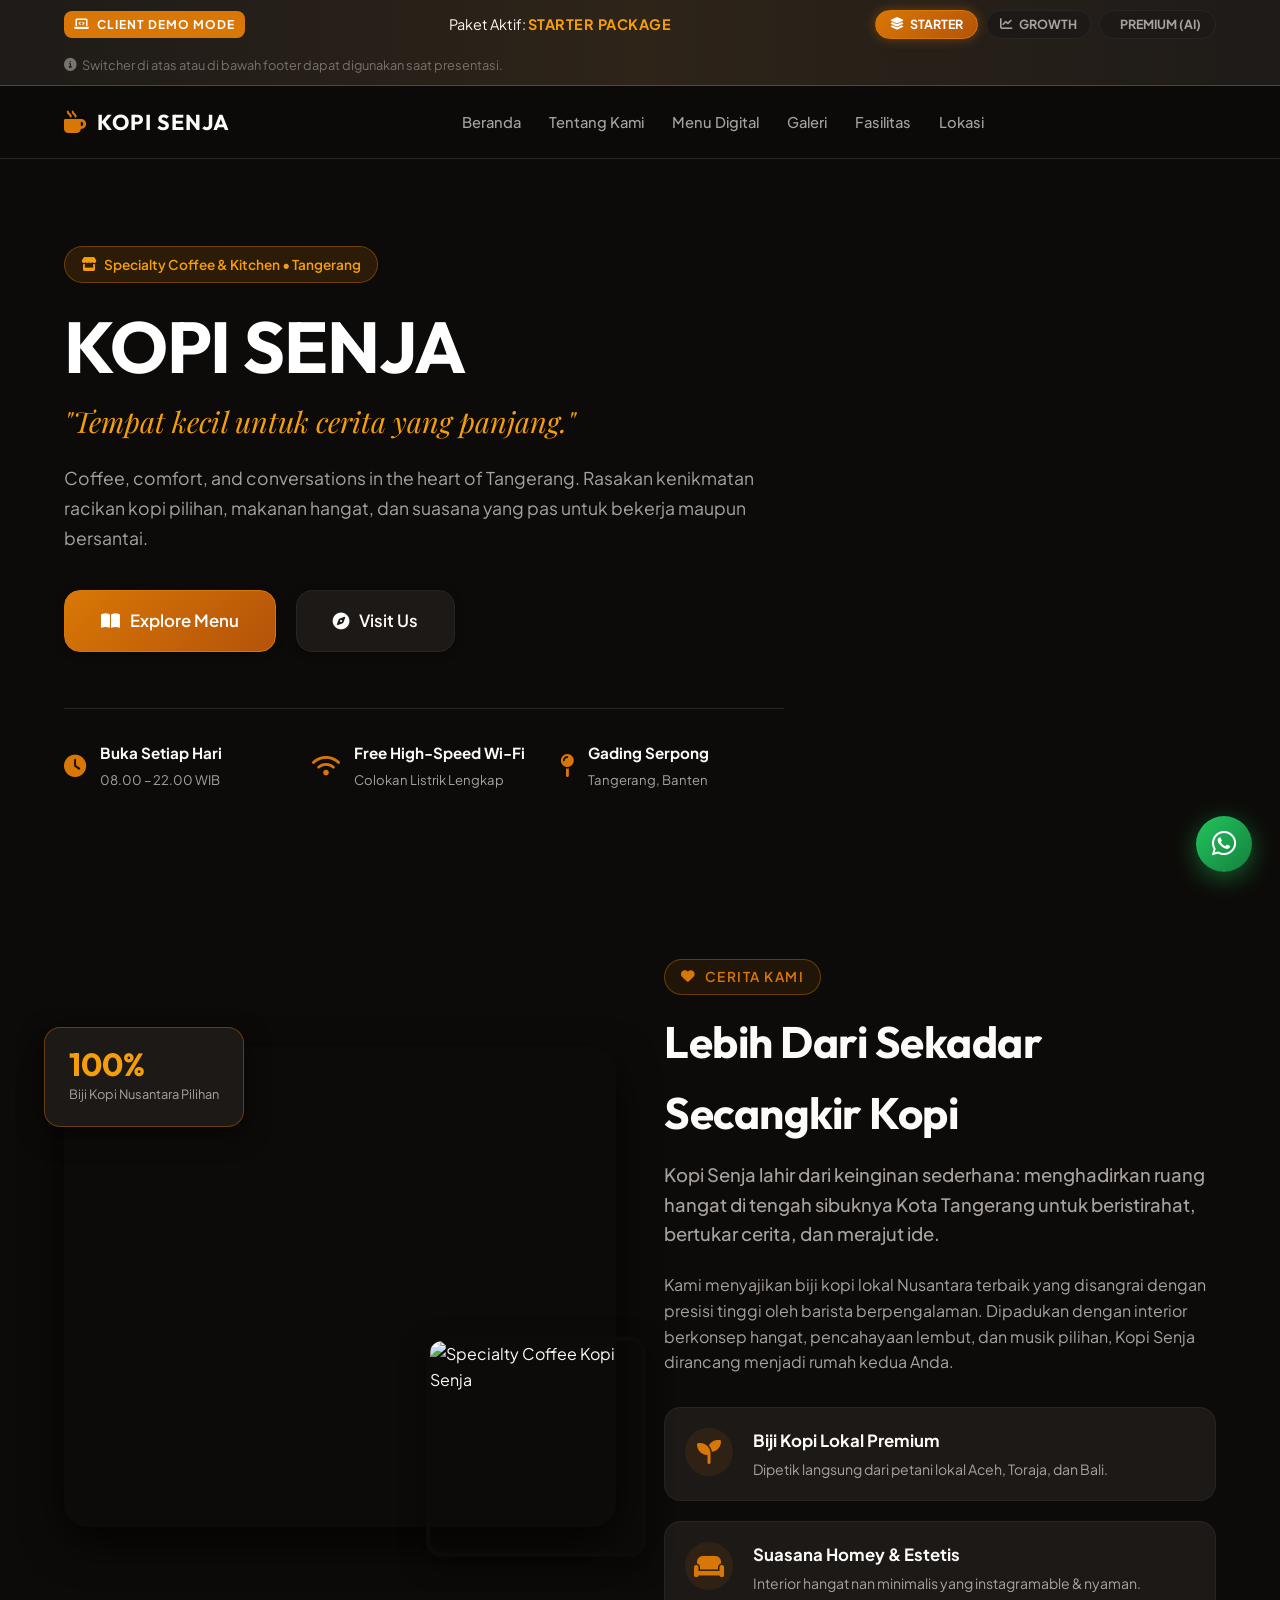
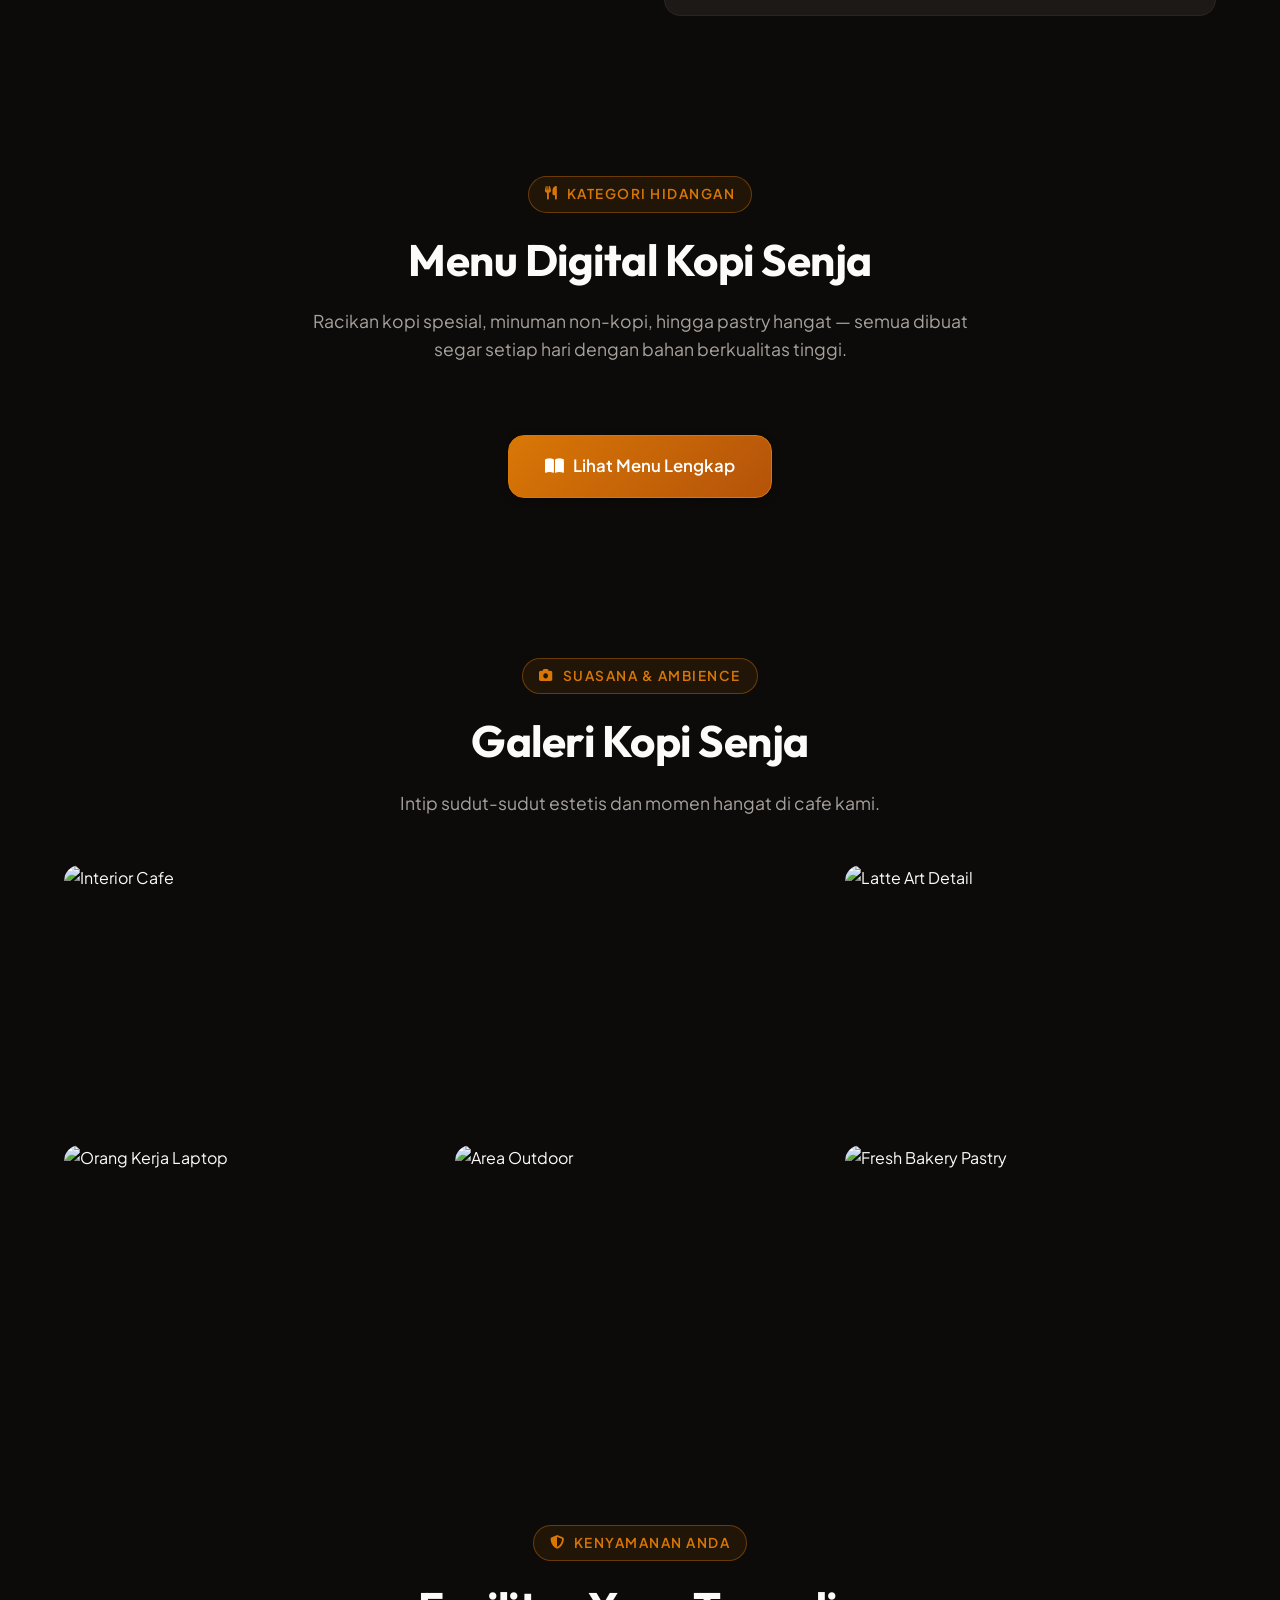
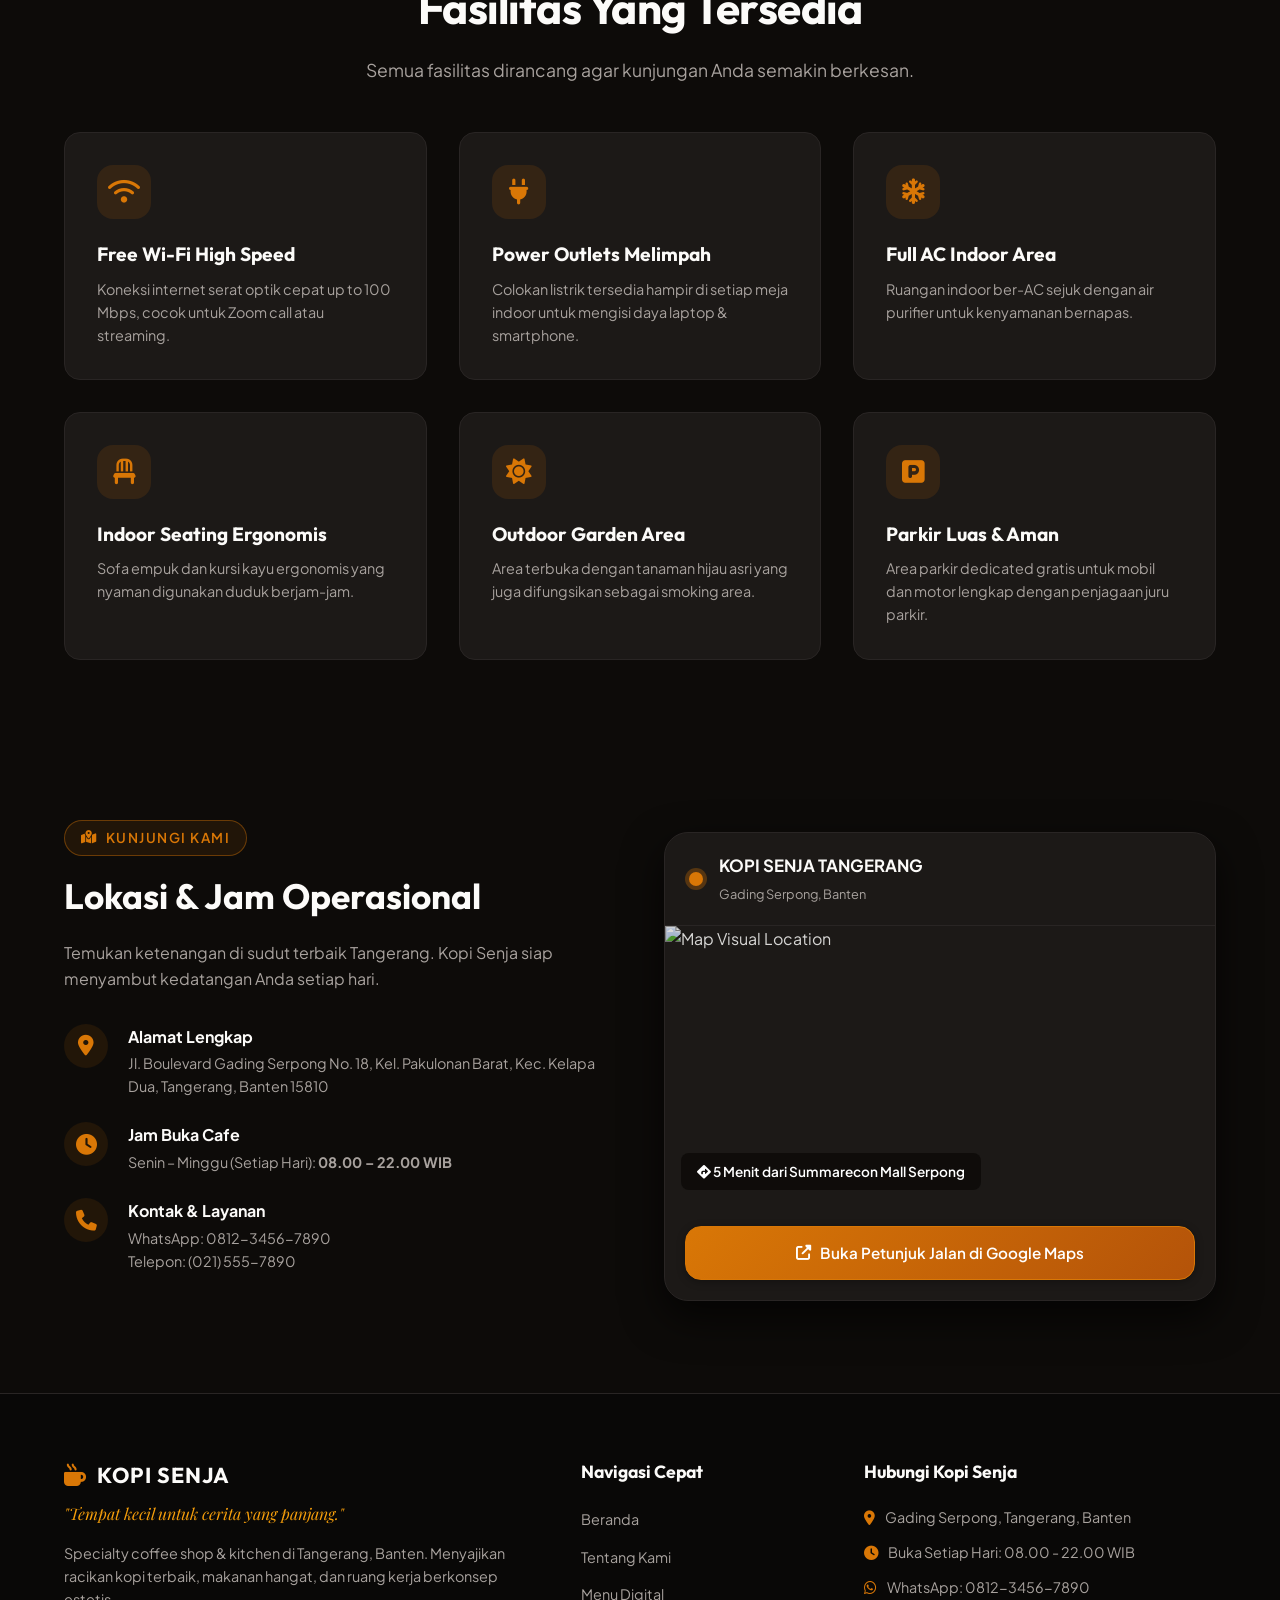
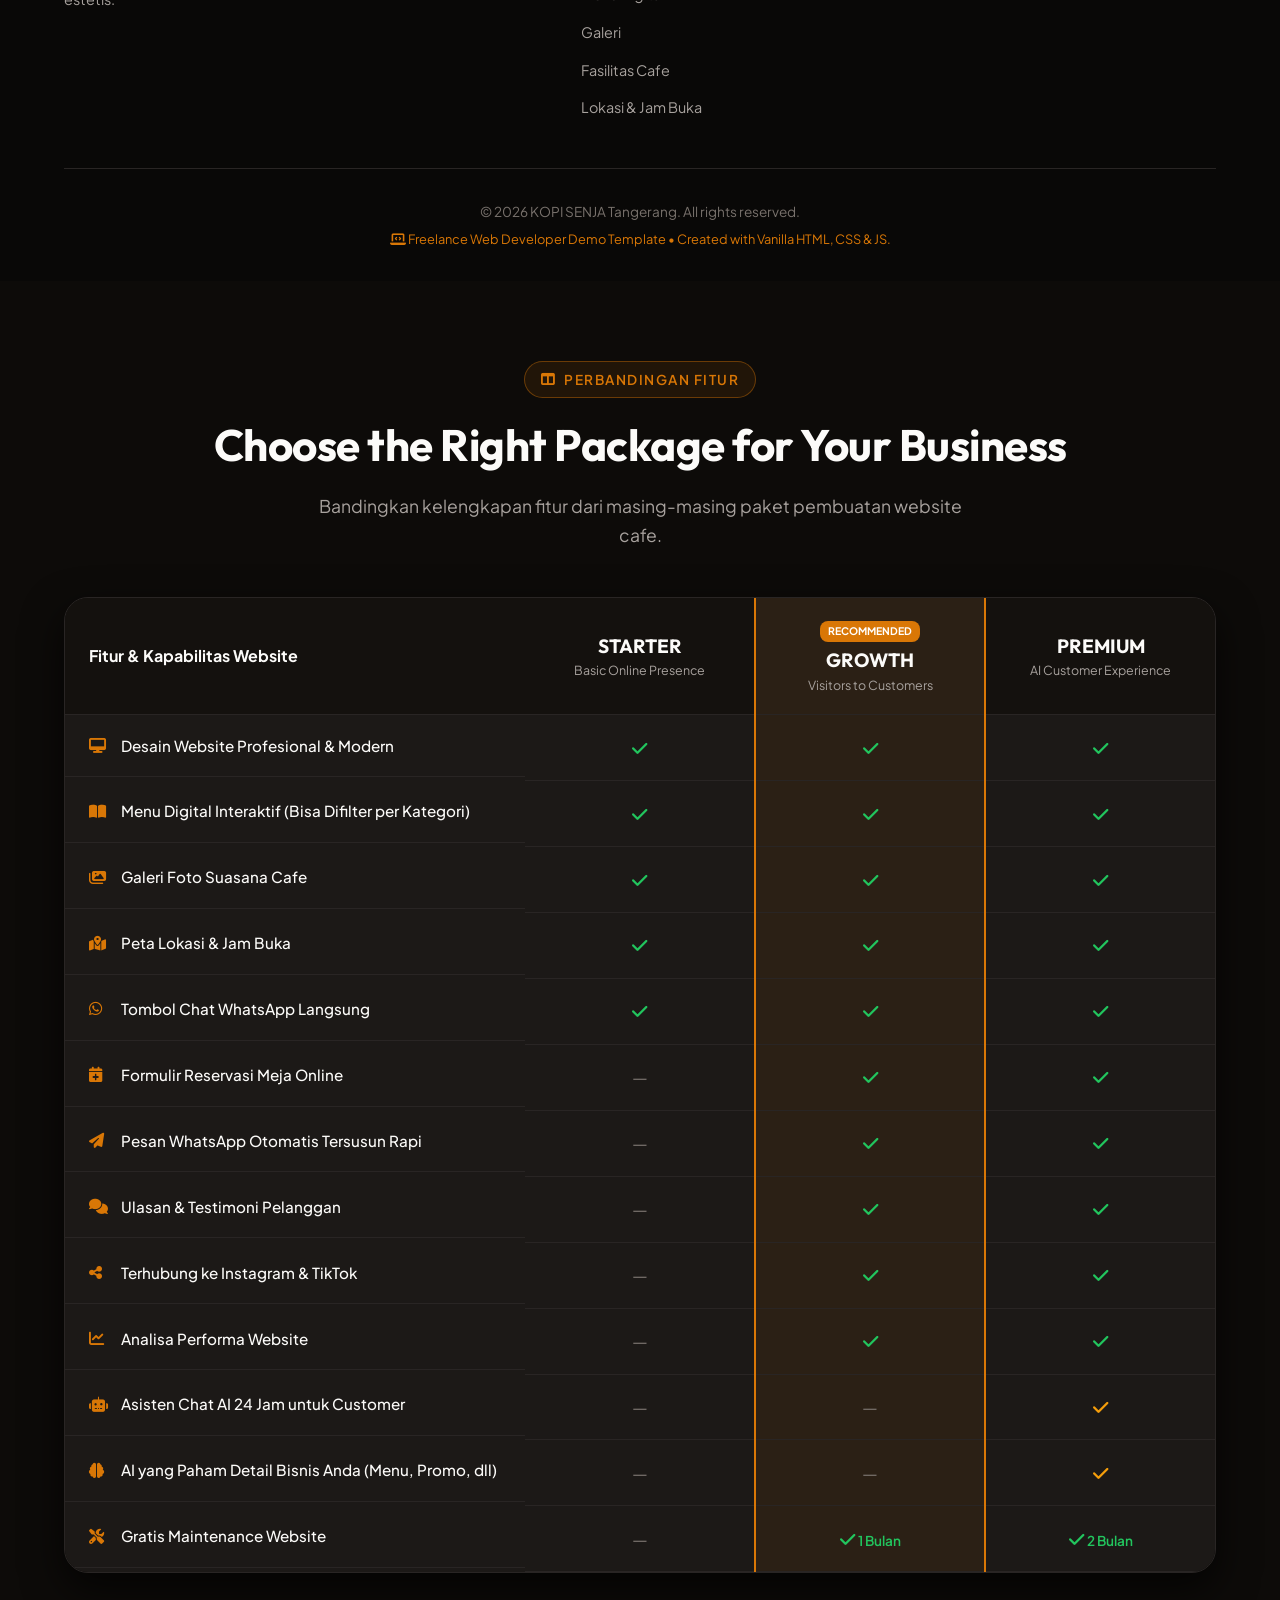
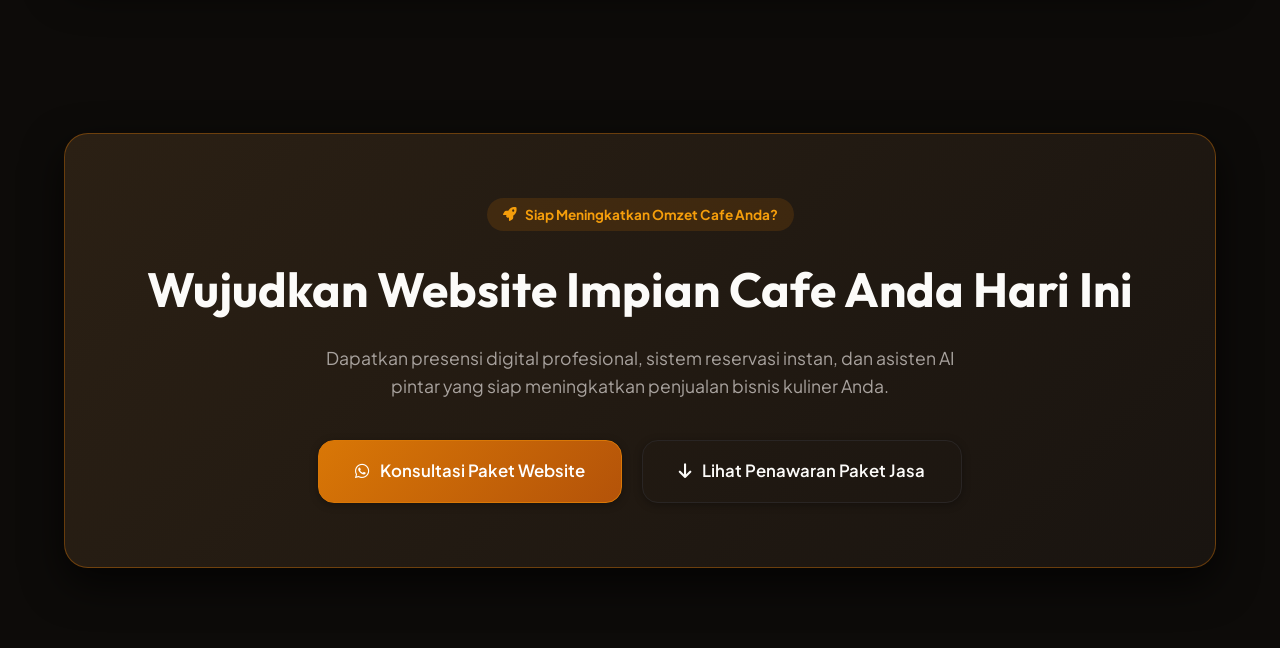
==== index.html @ 2985f11d "Initial commit" ====
<!DOCTYPE html>
<html lang="id">
<head>
  <meta charset="UTF-8">
  <meta name="viewport" content="width=device-width, initial-scale=1.0">
  <title>KOPI SENJA — Tempat Kecil Untuk Cerita Yang Panjang | Tangerang</title>
  <meta name="description" content="Kopi Senja adalah tempat kopi modern dan estetis di Tangerang, Banten. Nikmati kopi spesial, makanan lezat, tempat kerja nyaman, dan suasana hangat.">
  <meta name="keywords" content="kopi senja, cafe tangerang, coffee shop gading serpong, wfh cafe tangerang, tempat nongkrong tangerang">
  
  <!-- Fonts -->
  <link rel="preconnect" href="https://fonts.googleapis.com">
  <link rel="preconnect" href="https://fonts.gstatic.com" crossorigin>
  <link href="https://fonts.googleapis.com/css2?family=Outfit:wght@300;400;500;600;700&family=Plus+Jakarta+Sans:wght@400;500;600;700&family=Playfair+Display:ital,wght@0,600;1,400&display=swap" rel="stylesheet">
  
  <!-- FontAwesome Icons -->
  <link rel="stylesheet" href="https://cdnjs.cloudflare.com/ajax/libs/font-awesome/6.4.0/css/all.min.css">
  
  <!-- Stylesheet -->
  <link rel="stylesheet" href="style.css">

  <!-- Google Analytics 4 (GA4) -->
  <!-- GANTI "G-XXXXXXX" di bawah ini dengan Measurement ID asli kamu dari analytics.google.com -->
  <script async src="https://www.googletagmanager.com/gtag/js?id=G-XXXXXXX"></script>
  <script>
    window.dataLayer = window.dataLayer || [];
    function gtag(){dataLayer.push(arguments);}
    gtag('js', new Date());
    gtag('config', 'G-XXXXXXX');
  </script>
</head>
<body data-active-package="starter">

  <!-- DEMO HEADER BANNER WITH TOP PACKAGE SWITCHER BUTTONS -->
  <aside class="demo-banner" id="demo-banner">
    <div class="container demo-banner-content">
      <div class="demo-badge">
        <i class="fa-solid fa-laptop-code"></i> CLIENT DEMO MODE
      </div>
      <div class="demo-status">
        Paket Aktif: <strong id="demo-status-text">STARTER PACKAGE</strong>
      </div>
      
      <!-- TOP PACKAGE SWITCHER BUTTONS -->
      <div class="demo-package-buttons">
        <button type="button" class="demo-pkg-btn active" data-switch-to="starter" id="top-btn-starter">
          <i class="fa-solid fa-layer-group"></i> STARTER
        </button>
        <button type="button" class="demo-pkg-btn" data-switch-to="growth" id="top-btn-growth">
          <i class="fa-solid fa-chart-line"></i> GROWTH
        </button>
        <button type="button" class="demo-pkg-btn" data-switch-to="premium" id="top-btn-premium">
          <i class="fa-solid fa-sparkles"></i> PREMIUM (AI)
        </button>
      </div>

      <div class="demo-note">
        <i class="fa-solid fa-circle-info"></i> Switcher di atas atau di bawah footer dapat digunakan saat presentasi.
      </div>
    </div>
  </aside>

  <!-- STICKY NAVBAR -->
  <header class="navbar-header" id="navbar-header">
    <nav class="navbar container">
      <a href="#hero" class="nav-brand">
        <i class="fa-solid fa-mug-hot brand-icon"></i>
        <span class="brand-name">KOPI SENJA</span>
      </a>

      <ul class="nav-menu" id="nav-menu">
        <li><a href="#hero" class="nav-link active">Beranda</a></li>
        <li><a href="#about" class="nav-link">Tentang Kami</a></li>
        <li><a href="menu.html" class="nav-link">Menu Digital</a></li>
        <li><a href="#gallery" class="nav-link">Galeri</a></li>
        <li><a href="#facilities" class="nav-link">Fasilitas</a></li>
        <li class="pkg-growth-up"><a href="#reviews" class="nav-link">Ulasan</a></li>
        <li class="pkg-growth-up"><a href="#reservation" class="nav-link">Reservasi</a></li>
        <li class="pkg-premium-only"><a href="#ai-assistant" class="nav-link nav-highlight"><i class="fa-solid fa-sparkles"></i> AI Assistant</a></li>
        <li><a href="#location" class="nav-link">Lokasi</a></li>
      </ul>

      <div class="nav-actions">
        <button class="hamburger" id="hamburger-btn" aria-label="Toggle Navigation Menu">
          <i class="fa-solid fa-bars"></i>
        </button>
      </div>
    </nav>
  </header>

  <main>
    <!-- HERO SECTION -->
    <section class="hero-section" id="hero">
      <div class="hero-bg-overlay"></div>
      <div class="container hero-container">
        <div class="hero-content">
          <div class="hero-badge">
            <i class="fa-solid fa-store"></i> Specialty Coffee & Kitchen • Tangerang
          </div>
          <h1 class="hero-title">KOPI SENJA</h1>
          <p class="hero-subtitle">"Tempat kecil untuk cerita yang panjang."</p>
          <p class="hero-description">Coffee, comfort, and conversations in the heart of Tangerang. Rasakan kenikmatan racikan kopi pilihan, makanan hangat, dan suasana yang pas untuk bekerja maupun bersantai.</p>

          <div class="hero-buttons">
            <a href="menu.html" class="btn btn-primary btn-lg" id="hero-primary-btn">
              <i class="fa-solid fa-book-open"></i> <span>Explore Menu</span>
            </a>
            <a href="#location" class="btn btn-secondary btn-lg" id="hero-secondary-btn">
              <i class="fa-solid fa-compass"></i> Visit Us
            </a>
          </div>

          <div class="hero-quick-info">
            <div class="info-item">
              <i class="fa-solid fa-clock"></i>
              <div>
                <strong>Buka Setiap Hari</strong>
                <span>08.00 – 22.00 WIB</span>
              </div>
            </div>
            <div class="info-item">
              <i class="fa-solid fa-wifi"></i>
              <div>
                <strong>Free High-Speed Wi-Fi</strong>
                <span>Colokan Listrik Lengkap</span>
              </div>
            </div>
            <div class="info-item">
              <i class="fa-solid fa-map-pin"></i>
              <div>
                <strong>Gading Serpong</strong>
                <span>Tangerang, Banten</span>
              </div>
            </div>
          </div>
        </div>
      </div>
    </section>

    <!-- ABOUT SECTION -->
    <section class="about-section section-padding" id="about">
      <div class="container">
        <div class="about-grid">
          <div class="about-image-wrapper">
            <img src="https://images.unsplash.com/photo-1554118811-1e0d58224f24?auto=format&fit=crop&w=1000&q=80" alt="Suasana Kopi Senja" class="about-img main-img" loading="lazy">
            <div class="about-img-accent">
              <img src="https://images.unsplash.com/photo-1495474472287-4d71bcdd2085?auto=format&fit=crop&w=600&q=80" alt="Specialty Coffee Kopi Senja" loading="lazy">
            </div>
            <div class="experience-badge">
              <span class="exp-number">100%</span>
              <span class="exp-text">Biji Kopi Nusantara Pilihan</span>
            </div>
          </div>

          <div class="about-content">
            <span class="section-tag"><i class="fa-solid fa-heart"></i> Cerita Kami</span>
            <h2 class="section-title">Lebih Dari Sekadar Secangkir Kopi</h2>
            <p class="about-lead">Kopi Senja lahir dari keinginan sederhana: menghadirkan ruang hangat di tengah sibuknya Kota Tangerang untuk beristirahat, bertukar cerita, dan merajut ide.</p>
            <p>Kami menyajikan biji kopi lokal Nusantara terbaik yang disangrai dengan presisi tinggi oleh barista berpengalaman. Dipadukan dengan interior berkonsep hangat, pencahayaan lembut, dan musik pilihan, Kopi Senja dirancang menjadi rumah kedua Anda.</p>

            <div class="about-features">
              <div class="about-feature-card">
                <i class="fa-solid fa-seedling"></i>
                <div>
                  <h4>Biji Kopi Lokal Premium</h4>
                  <p>Dipetik langsung dari petani lokal Aceh, Toraja, dan Bali.</p>
                </div>
              </div>
              <div class="about-feature-card">
                <i class="fa-solid fa-couch"></i>
                <div>
                  <h4>Suasana Homey & Estetis</h4>
                  <p>Interior hangat nan minimalis yang instagramable & nyaman.</p>
                </div>
              </div>
            </div>
          </div>
        </div>
      </div>
    </section>

    <!-- DIGITAL MENU SECTION -->
    <section class="menu-section section-padding" id="menu">
      <div class="container">
        <div class="section-header text-center">
          <span class="section-tag"><i class="fa-solid fa-utensils"></i> Kategori Hidangan</span>
          <h2 class="section-title">Menu Digital Kopi Senja</h2>
          <p class="section-subtitle">Racikan kopi spesial, minuman non-kopi, hingga pastry hangat — semua dibuat segar setiap hari dengan bahan berkualitas tinggi.</p>
          <a href="menu.html" class="btn btn-primary btn-lg" style="margin-top:1.5rem;">
            <i class="fa-solid fa-book-open"></i> Lihat Menu Lengkap
          </a>
        </div>
      </div>
    </section>

    <!-- GALLERY SECTION -->
    <section class="gallery-section section-padding" id="gallery">
      <div class="container">
        <div class="section-header text-center">
          <span class="section-tag"><i class="fa-solid fa-camera"></i> Suasana & Ambience</span>
          <h2 class="section-title">Galeri Kopi Senja</h2>
          <p class="section-subtitle">Intip sudut-sudut estetis dan momen hangat di cafe kami.</p>
        </div>

        <div class="gallery-grid">
          <div class="gallery-item large">
            <img src="https://images.unsplash.com/photo-1501339847302-ac426a4a7cbb?auto=format&fit=crop&w=800&q=80" alt="Interior Cafe" loading="lazy">
            <div class="gallery-overlay"><span>Area Indoor Utama</span></div>
          </div>
          <div class="gallery-item">
            <img src="https://images.unsplash.com/photo-1495474472287-4d71bcdd2085?auto=format&fit=crop&w=600&q=80" alt="Latte Art Detail" loading="lazy">
            <div class="gallery-overlay"><span>Latte Art Presisi</span></div>
          </div>
          <div class="gallery-item">
            <img src="https://images.unsplash.com/photo-1521017432531-fbd92d768814?auto=format&fit=crop&w=600&q=80" alt="Orang Kerja Laptop" loading="lazy">
            <div class="gallery-overlay"><span>Work & Study Corner</span></div>
          </div>
          <div class="gallery-item">
            <img src="https://images.unsplash.com/photo-1559925393-8be0ec4767c8?auto=format&fit=crop&w=600&q=80" alt="Area Outdoor" loading="lazy">
            <div class="gallery-overlay"><span>Outdoor Garden Area</span></div>
          </div>
          <div class="gallery-item">
            <img src="https://images.unsplash.com/photo-1517256064527-09c73fc73e38?auto=format&fit=crop&w=600&q=80" alt="Fresh Bakery Pastry" loading="lazy">
            <div class="gallery-overlay"><span>Fresh Baked Pastry</span></div>
          </div>
        </div>
      </div>
    </section>

    <!-- FACILITIES SECTION -->
    <section class="facilities-section section-padding" id="facilities">
      <div class="container">
        <div class="section-header text-center">
          <span class="section-tag"><i class="fa-solid fa-shield-halved"></i> Kenyamanan Anda</span>
          <h2 class="section-title">Fasilitas Yang Tersedia</h2>
          <p class="section-subtitle">Semua fasilitas dirancang agar kunjungan Anda semakin berkesan.</p>
        </div>

        <div class="facilities-grid">
          <div class="facility-card">
            <div class="facility-icon"><i class="fa-solid fa-wifi"></i></div>
            <h3>Free Wi-Fi High Speed</h3>
            <p>Koneksi internet serat optik cepat up to 100 Mbps, cocok untuk Zoom call atau streaming.</p>
          </div>
          <div class="facility-card">
            <div class="facility-icon"><i class="fa-solid fa-plug"></i></div>
            <h3>Power Outlets Melimpah</h3>
            <p>Colokan listrik tersedia hampir di setiap meja indoor untuk mengisi daya laptop & smartphone.</p>
          </div>
          <div class="facility-card">
            <div class="facility-icon"><i class="fa-solid fa-snowflake"></i></div>
            <h3>Full AC Indoor Area</h3>
            <p>Ruangan indoor ber-AC sejuk dengan air purifier untuk kenyamanan bernapas.</p>
          </div>
          <div class="facility-card">
            <div class="facility-icon"><i class="fa-solid fa-chair"></i></div>
            <h3>Indoor Seating Ergonomis</h3>
            <p>Sofa empuk dan kursi kayu ergonomis yang nyaman digunakan duduk berjam-jam.</p>
          </div>
          <div class="facility-card">
            <div class="facility-icon"><i class="fa-solid fa-sun"></i></div>
            <h3>Outdoor Garden Area</h3>
            <p>Area terbuka dengan tanaman hijau asri yang juga difungsikan sebagai smoking area.</p>
          </div>
          <div class="facility-card">
            <div class="facility-icon"><i class="fa-solid fa-square-parking"></i></div>
            <h3>Parkir Luas & Aman</h3>
            <p>Area parkir dedicated gratis untuk mobil dan motor lengkap dengan penjagaan juru parkir.</p>
          </div>
        </div>
      </div>
    </section>

    <!-- REVIEWS & TESTIMONIALS (GROWTH & PREMIUM ONLY) -->
    <section class="reviews-section section-padding pkg-growth-up" id="reviews">
      <div class="container">
        <div class="section-header text-center">
          <span class="section-tag"><i class="fa-solid fa-star"></i> Kata Mereka</span>
          <h2 class="section-title">Ulasan Pelanggan Setia</h2>
          <p class="section-subtitle">Pengalaman nyata para pengunjung Kopi Senja Tangerang.</p>
        </div>

        <div class="reviews-grid">
          <!-- REVIEW 1 -->
          <div class="review-card">
            <div class="review-rating">
              <i class="fa-solid fa-star"></i><i class="fa-solid fa-star"></i><i class="fa-solid fa-star"></i><i class="fa-solid fa-star"></i><i class="fa-solid fa-star"></i>
            </div>
            <p class="review-text">"Tempat kerja paling nyaman di Gading Serpong! Wi-Fi kencang, colokan di mana-mana, dan Caramel Latte-nya manisnya pas banget di tenggorokan. Pasti bakal sering ke sini!"</p>
            <div class="review-user">
              <img src="https://images.unsplash.com/photo-1494790108377-be9c29b29330?auto=format&fit=crop&w=150&q=80" alt="Maya S." loading="lazy">
              <div>
                <h4>Maya S.</h4>
                <span>Remote Graphic Designer</span>
              </div>
            </div>
          </div>

          <!-- REVIEW 2 -->
          <div class="review-card">
            <div class="review-rating">
              <i class="fa-solid fa-star"></i><i class="fa-solid fa-star"></i><i class="fa-solid fa-star"></i><i class="fa-solid fa-star"></i><i class="fa-solid fa-star"></i>
            </div>
            <p class="review-text">"Croissant-nya renyah banget dan beneran fresh dari oven. Suasana malam harinya syahdu banget ditemani lampu-lampu outdoor hangat. Cocok banget buat nongkrong santai."</p>
            <div class="review-user">
              <img src="https://images.unsplash.com/photo-1507003211169-0a1dd7228f2d?auto=format&fit=crop&w=150&q=80" alt="Dimas P." loading="lazy">
              <div>
                <h4>Dimas P.</h4>
                <span>Mahasiswa Universitas Matana</span>
              </div>
            </div>
          </div>

          <!-- REVIEW 3 -->
          <div class="review-card">
            <div class="review-rating">
              <i class="fa-solid fa-star"></i><i class="fa-solid fa-star"></i><i class="fa-solid fa-star"></i><i class="fa-solid fa-star"></i><i class="fa-solid fa-star"></i>
            </div>
            <p class="review-text">"Pelayanan mas dan mbaknya sangat ramah dan responsif. Sistem booking lewat websitunya cepat banget via WhatsApp, meja indoor langsung siap pas kita datang."</p>
            <div class="review-user">
              <img src="https://images.unsplash.com/photo-1534528741775-53994a69daeb?auto=format&fit=crop&w=150&q=80" alt="Sarah & Rian" loading="lazy">
              <div>
                <h4>Sarah & Rian</h4>
                <span>Couple Visitors</span>
              </div>
            </div>
          </div>
        </div>
      </div>
    </section>

    <!-- RESERVATION SECTION (GROWTH & PREMIUM ONLY) -->
    <section class="reservation-section section-padding pkg-growth-up" id="reservation">
      <div class="container">
        <div class="reservation-grid">
          <div class="reservation-info">
            <span class="section-tag"><i class="fa-solid fa-calendar-check"></i> Booking Meja Instan</span>
            <h2>Reservasi Tempat Di Kopi Senja</h2>
            <p>Ingin memastikan ketersediaan tempat untuk meeting, kerja kelompok, atau acara santai bersama teman? Isi form reservasi berikut untuk terhubung langsung dengan tim kami via WhatsApp.</p>

            <div class="res-benefits-list">
              <div class="res-benefit-item">
                <i class="fa-solid fa-circle-check"></i>
                <span>Tanpa Biaya Reservasi Tambahan</span>
              </div>
              <div class="res-benefit-item">
                <i class="fa-solid fa-circle-check"></i>
                <span>Konfirmasi Otomatis via WhatsApp</span>
              </div>
              <div class="res-benefit-item">
                <i class="fa-solid fa-circle-check"></i>
                <span>Pilih Area Seating (Indoor / Outdoor)</span>
              </div>
            </div>
          </div>

          <div class="reservation-form-wrapper">
            <div class="form-card">
              <div class="form-card-header">
                <h3>Formulir Reservasi</h3>
                <p>Silakan lengkapi data kunjungan Anda.</p>
              </div>

              <form id="reservation-form" novalidate>
                <div class="form-group">
                  <label for="res-name">Nama Lengkap <span class="required">*</span></label>
                  <input type="text" id="res-name" class="form-control" placeholder="Contoh: Budi Santoso" required>
                  <span class="error-msg" id="err-res-name">Nama wajib diisi.</span>
                </div>

                <div class="form-group">
                  <label for="res-phone">Nomor WhatsApp <span class="required">*</span></label>
                  <input type="tel" id="res-phone" class="form-control" placeholder="Contoh: 081234567890" required>
                  <span class="error-msg" id="err-res-phone">Nomor WhatsApp valid wajib diisi.</span>
                </div>

                <div class="form-row">
                  <div class="form-group col-half">
                    <label for="res-date">Tanggal Kunjungan <span class="required">*</span></label>
                    <input type="date" id="res-date" class="form-control" required>
                    <span class="error-msg" id="err-res-date">Pilih tanggal.</span>
                  </div>

                  <div class="form-group col-half">
                    <label for="res-time">Jam Kunjungan <span class="required">*</span></label>
                    <input type="time" id="res-time" class="form-control" required>
                    <span class="error-msg" id="err-res-time">Pilih jam.</span>
                  </div>
                </div>

                <div class="form-row">
                  <div class="form-group col-half">
                    <label for="res-guests">Jumlah Tamu <span class="required">*</span></label>
                    <select id="res-guests" class="form-control" required>
                      <option value="1 Orang">1 Orang</option>
                      <option value="2 Orang" selected>2 Orang</option>
                      <option value="3-4 Orang">3 - 4 Orang</option>
                      <option value="5-8 Orang">5 - 8 Orang</option>
                      <option value=">8 Orang (Group)">> 8 Orang (Rombongan)</option>
                    </select>
                  </div>

                  <div class="form-group col-half">
                    <label for="res-seating">Area Tempat Duduk</label>
                    <select id="res-seating" class="form-control">
                      <option value="Indoor AC">Indoor AC (Dekat Colokan)</option>
                      <option value="Outdoor Garden">Outdoor Garden (Smoking Area)</option>
                      <option value="Bebas / Mana Saja">Bebas / Mana Saja</option>
                    </select>
                  </div>
                </div>

                <div class="form-group">
                  <label for="res-notes">Catatan Khusus (Opsional)</label>
                  <textarea id="res-notes" class="form-control" rows="3" placeholder="Contoh: Butuh meja besar untuk meeting laptop / bawa kue ulang tahun"></textarea>
                </div>

                <button type="submit" class="btn btn-whatsapp btn-block btn-lg" id="btn-submit-res">
                  <i class="fa-brands fa-whatsapp"></i> Reserve via WhatsApp
                </button>
                <p class="form-privacy-note"><i class="fa-solid fa-lock"></i> Pesan reservasi akan langsung diformat dan dikirim ke nomor WhatsApp Kopi Senja (081234567890).</p>
              </form>
            </div>
          </div>
        </div>
      </div>
    </section>

    <!-- AI CUSTOMER ASSISTANT CHATBOT (PREMIUM ONLY) -->
    <section class="ai-assistant-section section-padding pkg-premium-only" id="ai-assistant">
      <div class="container">
        <div class="section-header text-center">
          <span class="section-tag"><i class="fa-solid fa-robot"></i> Asisten AI 24/7</span>
          <h2 class="section-title">Kopi Senja AI Assistant</h2>
          <p class="section-subtitle">"Ask anything about our cafe." Tanya jam buka, menu terfavorit, colokan listrik, hingga lokasi secara instan.</p>
        </div>

        <div class="chatbot-wrapper">
          <div class="chatbot-window">
            <!-- CHATBOT HEADER -->
            <div class="chatbot-header">
              <div class="chatbot-avatar">
                <i class="fa-solid fa-brain"></i>
                <span class="online-indicator"></span>
              </div>
              <div class="chatbot-meta">
                <h3>Kopi Senja AI Asisten</h3>
                <span class="chatbot-status">Online • Menjawab dalam 1 detik</span>
              </div>
              <div class="chatbot-badge">SIMULATED AI DEMO</div>
            </div>

            <!-- CHATBOT MESSAGES CONTAINER -->
            <div class="chatbot-messages" id="chatbot-messages">
              <!-- WELCOME MESSAGE -->
              <div class="chat-message ai-message">
                <div class="msg-avatar"><i class="fa-solid fa-mug-hot"></i></div>
                <div class="msg-content">
                  <p>Halo! 👋 Selamat datang di Kopi Senja Tangerang. Aku adalah Asisten AI Kopi Senja. Ada yang bisa aku bantu hari ini?</p>
                  <span class="msg-time">Baru saja</span>
                </div>
              </div>
            </div>

            <!-- CHATBOT TYPING INDICATOR -->
            <div class="chat-typing hidden" id="chat-typing">
              <div class="msg-avatar"><i class="fa-solid fa-mug-hot"></i></div>
              <div class="typing-bubble">
                <span class="dot"></span>
                <span class="dot"></span>
                <span class="dot"></span>
                <span class="typing-text">AI Kopi Senja sedang mengetik...</span>
              </div>
            </div>

            <!-- SUGGESTION CHIPS -->
            <div class="chatbot-suggestions">
              <span class="sug-label"><i class="fa-solid fa-lightbulb"></i> Rekomendasi Pertanyaan:</span>
              <div class="chips-container">
                <button class="chat-chip" data-question="Rekomendasi menu kopi manis?">"Rekomendasi menu?"</button>
                <button class="chat-chip" data-question="Jam buka sampai jam berapa?">"Jam buka?"</button>
                <button class="chat-chip" data-question="Ada Wi-Fi dan colokan listrik?">"Ada Wi-Fi?"</button>
                <button class="chat-chip" data-question="Lokasinya ada dimana?">"Lokasi?"</button>
                <button class="chat-chip" data-question="Bagaimana cara reservasi tempat?">"Bisa reservasi?"</button>
              </div>
            </div>

            <!-- CHATBOT INPUT FORM -->
            <form class="chatbot-input-row" id="chatbot-form">
              <input type="text" id="chat-input" class="chat-input" placeholder="Tetik pertanyaanmu di sini... (cth: Nggak suka kopi pahit)" autocomplete="off" required>
              <button type="submit" class="chat-send-btn" aria-label="Kirim Pesan">
                <i class="fa-solid fa-paper-plane"></i>
              </button>
            </form>
          </div>
        </div>
    </section>

    <!-- LOCATION & HOURS SECTION -->
    <section class="location-section section-padding" id="location">
      <div class="container">
        <div class="location-grid">
          <div class="location-info">
            <span class="section-tag"><i class="fa-solid fa-map-location-dot"></i> Kunjungi Kami</span>
            <h2>Lokasi & Jam Operasional</h2>
            <p>Temukan ketenangan di sudut terbaik Tangerang. Kopi Senja siap menyambut kedatangan Anda setiap hari.</p>

            <div class="location-details-list">
              <div class="loc-detail-item">
                <i class="fa-solid fa-location-dot loc-icon"></i>
                <div>
                  <h4>Alamat Lengkap</h4>
                  <p>Jl. Boulevard Gading Serpong No. 18, Kel. Pakulonan Barat, Kec. Kelapa Dua, Tangerang, Banten 15810</p>
                </div>
              </div>

              <div class="loc-detail-item">
                <i class="fa-solid fa-clock loc-icon"></i>
                <div>
                  <h4>Jam Buka Cafe</h4>
                  <p>Senin – Minggu (Setiap Hari): <strong>08.00 – 22.00 WIB</strong></p>
                </div>
              </div>

              <div class="loc-detail-item">
                <i class="fa-solid fa-phone loc-icon"></i>
                <div>
                  <h4>Kontak & Layanan</h4>
                  <p>WhatsApp: <a href="https://wa.me/6281234567890" target="_blank" rel="noopener">0812-3456-7890</a></p>
                  <p>Telepon: (021) 555-7890</p>
                </div>
              </div>
            </div>

            <div class="social-connect-bar pkg-growth-up">
              <h4>Ikuti Media Sosial Kami:</h4>
              <div class="social-links">
                <a href="#" class="social-btn" aria-label="Instagram"><i class="fa-brands fa-instagram"></i> @kopisenja.tangerang</a>
                <a href="#" class="social-btn" aria-label="TikTok"><i class="fa-brands fa-tiktok"></i> @kopisenja.official</a>
                <a href="https://wa.me/6281234567890" class="social-btn" target="_blank" rel="noopener" aria-label="WhatsApp"><i class="fa-brands fa-whatsapp"></i> Chat WhatsApp</a>
              </div>
            </div>
          </div>

          <div class="location-map-wrapper">
            <div class="map-styled-card">
              <div class="map-card-header">
                <div class="map-pin-pulse"></div>
                <div>
                  <h4>KOPI SENJA TANGERANG</h4>
                  <span>Gading Serpong, Banten</span>
                </div>
              </div>
              <div class="map-illustration">
                <img src="https://images.unsplash.com/photo-1526778548025-fa2f459cd5c1?auto=format&fit=crop&w=800&q=80" alt="Map Visual Location" loading="lazy">
                <div class="map-overlay-badge">
                  <i class="fa-solid fa-diamond-turn-right"></i> 5 Menit dari Summarecon Mall Serpong
                </div>
              </div>
              <div class="map-card-footer">
                <a href="https://maps.google.com" target="_blank" rel="noopener" class="btn btn-primary btn-block">
                  <i class="fa-solid fa-up-right-from-square"></i> Buka Petunjuk Jalan di Google Maps
                </a>
              </div>
            </div>
          </div>
        </div>
      </div>
    </section>

  <!-- CAFE FOOTER -->
  <footer class="footer">
    <div class="container">
      <div class="footer-grid">
        <div class="footer-brand-col">
          <div class="nav-brand">
            <i class="fa-solid fa-mug-hot brand-icon"></i>
            <span class="brand-name">KOPI SENJA</span>
          </div>
          <p class="footer-tagline">"Tempat kecil untuk cerita yang panjang."</p>
          <p class="footer-desc">Specialty coffee shop & kitchen di Tangerang, Banten. Menyajikan racikan kopi terbaik, makanan hangat, dan ruang kerja berkonsep estetis.</p>
        </div>

        <div class="footer-links-col">
          <h4>Navigasi Cepat</h4>
          <ul>
            <li><a href="#hero">Beranda</a></li>
            <li><a href="#about">Tentang Kami</a></li>
            <li><a href="menu.html">Menu Digital</a></li>
            <li><a href="#gallery">Galeri</a></li>
            <li><a href="#facilities">Fasilitas Cafe</a></li>
            <li><a href="#location">Lokasi & Jam Buka</a></li>
          </ul>
        </div>

        <div class="footer-contact-col">
          <h4>Hubungi Kopi Senja</h4>
          <p><i class="fa-solid fa-location-dot"></i> Gading Serpong, Tangerang, Banten</p>
          <p><i class="fa-solid fa-clock"></i> Buka Setiap Hari: 08.00 - 22.00 WIB</p>
          <p><i class="fa-brands fa-whatsapp"></i> WhatsApp: 0812-3456-7890</p>
        </div>
      </div>

      <div class="footer-bottom">
        <div class="footer-bottom-content">
          <p>&copy; 2026 KOPI SENJA Tangerang. All rights reserved.</p>
          <p class="demo-footer-note"><i class="fa-solid fa-laptop-code"></i> Freelance Web Developer Demo Template • Created with Vanilla HTML, CSS & JS.</p>
        </div>
      </div>
    </div>
  </footer>

    <!-- PACKAGE COMPARISON TABLE SECTION -->
    <section class="package-comparison-section section-padding" id="package-comparison">
      <div class="container">
        <div class="section-header text-center">
          <span class="section-tag"><i class="fa-solid fa-table-columns"></i> Perbandingan Fitur</span>
          <h2 class="section-title">Choose the Right Package for Your Business</h2>
          <p class="section-subtitle">Bandingkan kelengkapan fitur dari masing-masing paket pembuatan website cafe.</p>
        </div>

        <div class="table-responsive">
          <table class="comparison-table">
            <thead>
              <tr>
                <th class="col-feature">Fitur & Kapabilitas Website</th>
                <th class="col-pkg col-starter" id="th-starter">
                  <div class="th-title">STARTER</div>
                  <div class="th-sub">Basic Online Presence</div>
                </th>
                <th class="col-pkg col-growth" id="th-growth">
                  <div class="th-badge">RECOMMENDED</div>
                  <div class="th-title">GROWTH</div>
                  <div class="th-sub">Visitors to Customers</div>
                </th>
                <th class="col-pkg col-premium" id="th-premium">
                  <div class="th-title">PREMIUM</div>
                  <div class="th-sub">AI Customer Experience</div>
                </th>
              </tr>
            </thead>
            <tbody>
              <tr>
                <td class="feature-name"><i class="fa-solid fa-desktop"></i> Desain Website Profesional & Modern</td>
                <td class="col-starter text-center check"><i class="fa-solid fa-check"></i></td>
                <td class="col-growth text-center check"><i class="fa-solid fa-check"></i></td>
                <td class="col-premium text-center check"><i class="fa-solid fa-check"></i></td>
              </tr>
              <tr>
                <td class="feature-name"><i class="fa-solid fa-book-open"></i> Menu Digital Interaktif (Bisa Difilter per Kategori)</td>
                <td class="col-starter text-center check"><i class="fa-solid fa-check"></i></td>
                <td class="col-growth text-center check"><i class="fa-solid fa-check"></i></td>
                <td class="col-premium text-center check"><i class="fa-solid fa-check"></i></td>
              </tr>
              <tr>
                <td class="feature-name"><i class="fa-solid fa-images"></i> Galeri Foto Suasana Cafe</td>
                <td class="col-starter text-center check"><i class="fa-solid fa-check"></i></td>
                <td class="col-growth text-center check"><i class="fa-solid fa-check"></i></td>
                <td class="col-premium text-center check"><i class="fa-solid fa-check"></i></td>
              </tr>
              <tr>
                <td class="feature-name"><i class="fa-solid fa-map-location-dot"></i> Peta Lokasi & Jam Buka</td>
                <td class="col-starter text-center check"><i class="fa-solid fa-check"></i></td>
                <td class="col-growth text-center check"><i class="fa-solid fa-check"></i></td>
                <td class="col-premium text-center check"><i class="fa-solid fa-check"></i></td>
              </tr>
              <tr>
                <td class="feature-name"><i class="fa-brands fa-whatsapp"></i> Tombol Chat WhatsApp Langsung</td>
                <td class="col-starter text-center check"><i class="fa-solid fa-check"></i></td>
                <td class="col-growth text-center check"><i class="fa-solid fa-check"></i></td>
                <td class="col-premium text-center check"><i class="fa-solid fa-check"></i></td>
              </tr>
              <tr>
                <td class="feature-name"><i class="fa-solid fa-calendar-plus"></i> Formulir Reservasi Meja Online</td>
                <td class="col-starter text-center dash">—</td>
                <td class="col-growth text-center check"><i class="fa-solid fa-check"></i></td>
                <td class="col-premium text-center check"><i class="fa-solid fa-check"></i></td>
              </tr>
              <tr>
                <td class="feature-name"><i class="fa-solid fa-paper-plane"></i> Pesan WhatsApp Otomatis Tersusun Rapi</td>
                <td class="col-starter text-center dash">—</td>
                <td class="col-growth text-center check"><i class="fa-solid fa-check"></i></td>
                <td class="col-premium text-center check"><i class="fa-solid fa-check"></i></td>
              </tr>
              <tr>
                <td class="feature-name"><i class="fa-solid fa-comments"></i> Ulasan & Testimoni Pelanggan</td>
                <td class="col-starter text-center dash">—</td>
                <td class="col-growth text-center check"><i class="fa-solid fa-check"></i></td>
                <td class="col-premium text-center check"><i class="fa-solid fa-check"></i></td>
              </tr>
              <tr>
                <td class="feature-name"><i class="fa-solid fa-share-nodes"></i> Terhubung ke Instagram & TikTok</td>
                <td class="col-starter text-center dash">—</td>
                <td class="col-growth text-center check"><i class="fa-solid fa-check"></i></td>
                <td class="col-premium text-center check"><i class="fa-solid fa-check"></i></td>
              </tr>
              <tr>
                <td class="feature-name"><i class="fa-solid fa-chart-line"></i> Analisa Performa Website</td>
                <td class="col-starter text-center dash">—</td>
                <td class="col-growth text-center check"><i class="fa-solid fa-check"></i></td>
                <td class="col-premium text-center check"><i class="fa-solid fa-check"></i></td>
              </tr>
              <tr>
                <td class="feature-name"><i class="fa-solid fa-robot"></i> Asisten Chat AI 24 Jam untuk Customer</td>
                <td class="col-starter text-center dash">—</td>
                <td class="col-growth text-center dash">—</td>
                <td class="col-premium text-center check highlight-ai"><i class="fa-solid fa-check"></i></td>
              </tr>
              <tr>
                <td class="feature-name"><i class="fa-solid fa-brain"></i> AI yang Paham Detail Bisnis Anda (Menu, Promo, dll)</td>
                <td class="col-starter text-center dash">—</td>
                <td class="col-growth text-center dash">—</td>
                <td class="col-premium text-center check highlight-ai"><i class="fa-solid fa-check"></i></td>
              </tr>
              <tr>
                <td class="feature-name"><i class="fa-solid fa-screwdriver-wrench"></i> Gratis Maintenance Website</td>
                <td class="col-starter text-center dash">—</td>
                <td class="col-growth text-center check"><i class="fa-solid fa-check"></i> <span class="check-duration">1 Bulan</span></td>
                <td class="col-premium text-center check"><i class="fa-solid fa-check"></i> <span class="check-duration">2 Bulan</span></td>
              </tr>
            </tbody>
          </table>
        </div>
      </div>
    </section>
  </div>

  <!-- FLOATING WHATSAPP BUTTON WITH EXPANDABLE HOVER -->
  <a href="https://wa.me/6281234567890?text=Halo%20Kopi%20Senja,%20saya%20ingin%20menanyakan%20reservasi%20tempat" target="_blank" rel="noopener" class="floating-wa-btn" id="floating-wa-btn" aria-label="Reservasi Sekarang via WhatsApp">
    <i class="fa-brands fa-whatsapp"></i>
    <span class="floating-wa-label">Reservasi Sekarang</span>
  </a>

  <!-- JAVASCRIPT -->
  <script src="script.js"></script>
  <!-- CALL TO ACTION / BUSINESS BENEFITS SECTION -->
    <section class="cta-section" id="cta">
      <div class="container">
        <div class="cta-card">
          <div class="cta-content text-center">
            <span class="cta-tag"><i class="fa-solid fa-rocket"></i> Siap Meningkatkan Omzet Cafe Anda?</span>
            <h2>Wujudkan Website Impian Cafe Anda Hari Ini</h2>
            <p>Dapatkan presensi digital profesional, sistem reservasi instan, dan asisten AI pintar yang siap meningkatkan penjualan bisnis kuliner Anda.</p>
            <div class="cta-buttons">
              <a href="https://wa.me/6285718528435?text=Halo%20kak,%20saya%20tertarik%20dengan%20paket%20website%20cafe%20Kopi%20Senja" target="_blank" rel="noopener" class="btn btn-primary btn-lg">
                <i class="fa-brands fa-whatsapp"></i> Konsultasi Paket Website
              </a>
              <a href="#developer-demo" class="btn btn-outline btn-lg">
                <i class="fa-solid fa-arrow-down"></i> Lihat Penawaran Paket Jasa
              </a>
            </div>
          </div>
        </div>
      </div>
    </section>
  </main>
</body>
</html>
---- style.css ----
/* ==========================================================================
   KOPI SENJA — DESIGN SYSTEM & STYLESHEET
   Crafted with Vanilla CSS for Freelance Client Demo
   ========================================================================== */

/* --------------------------------------------------------------------------
   1. ROOT VARIABLES & DESIGN TOKENS
   -------------------------------------------------------------------------- */
:root {
  /* Color Palette */
  --bg-main: #0d0b09;
  --bg-secondary: #171411;
  --bg-card: #1c1917;
  --bg-card-hover: #26221f;
  --bg-glass: rgba(28, 25, 23, 0.75);

  --text-main: #fcfbf9;
  --text-muted: #a8a29e;
  --text-subtle: #78716c;

  --accent-primary: #d97706; /* Caramel Amber */
  --accent-hover: #f59e0b;
  --accent-dark: #b45309;
  --accent-glow: rgba(217, 119, 6, 0.25);

  --accent-whatsapp: #22c55e;
  --accent-whatsapp-hover: #16a34a;

  --border-color: #292524;
  --border-light: #38322e;
  --border-accent: rgba(217, 119, 6, 0.4);

  /* Shadows */
  --shadow-sm: 0 2px 8px rgba(0, 0, 0, 0.3);
  --shadow-md: 0 8px 24px rgba(0, 0, 0, 0.5);
  --shadow-lg: 0 16px 40px rgba(0, 0, 0, 0.7);
  --shadow-glow: 0 0 25px rgba(217, 119, 6, 0.2);

  /* Spacing */
  --spacing-xs: 0.5rem;
  --spacing-sm: 1rem;
  --spacing-md: 1.5rem;
  --spacing-lg: 2.5rem;
  --spacing-xl: 4rem;

  /* Typography */
  --font-heading: 'Outfit', 'Plus Jakarta Sans', sans-serif;
  --font-body: 'Plus Jakarta Sans', sans-serif;
  --font-serif: 'Playfair Display', serif;

  /* Radius */
  --radius-sm: 8px;
  --radius-md: 16px;
  --radius-lg: 24px;
  --radius-pill: 9999px;

  /* Transitions */
  --transition-fast: 0.2s ease;
  --transition-normal: 0.3s ease;
  --transition-smooth: 0.4s cubic-bezier(0.16, 1, 0.3, 1);
}

/* --------------------------------------------------------------------------
   2. GLOBAL RESET & BASE STYLES
   -------------------------------------------------------------------------- */
*, *::before, *::after {
  box-sizing: border-box;
  margin: 0;
  padding: 0;
}

html {
  scroll-behavior: smooth;
  font-size: 16px;
}

body {
  background-color: var(--bg-main);
  color: var(--text-main);
  font-family: var(--font-body);
  line-height: 1.6;
  overflow-x: hidden;
  -webkit-font-smoothing: antialiased;
}

a {
  color: inherit;
  text-decoration: none;
  transition: var(--transition-fast);
}

ul {
  list-style: none;
}

img {
  max-width: 100%;
  height: auto;
  display: block;
  object-fit: cover;
}

button, input, select, textarea {
  font-family: inherit;
  font-size: inherit;
  color: inherit;
  border: none;
  outline: none;
  background: none;
}

button {
  cursor: pointer;
}

.container {
  width: 90%;
  max-width: 1240px;
  margin: 0 auto;
}

.section-padding {
  padding: 5rem 0;
}

.text-center {
  text-align: center;
}

.hidden {
  display: none !important;
}

/* Section Header Typography */
.section-tag {
  display: inline-flex;
  align-items: center;
  gap: 0.5rem;
  font-size: 0.85rem;
  font-weight: 600;
  color: var(--accent-primary);
  text-transform: uppercase;
  letter-spacing: 1.5px;
  background: rgba(217, 119, 6, 0.1);
  padding: 0.4rem 1rem;
  border-radius: var(--radius-pill);
  border: 1px solid var(--border-accent);
  margin-bottom: 0.75rem;
}

.section-title {
  font-family: var(--font-heading);
  font-size: clamp(2rem, 4vw, 2.75rem);
  font-weight: 700;
  color: var(--text-main);
  margin-bottom: 0.75rem;
  letter-spacing: -0.5px;
}

.section-subtitle {
  font-size: 1.1rem;
  color: var(--text-muted);
  max-width: 680px;
  margin: 0 auto 3rem;
}

/* --------------------------------------------------------------------------
   3. PACKAGE VISIBILITY LOGIC (STARTER | GROWTH | PREMIUM)
   -------------------------------------------------------------------------- */
body[data-active-package="starter"] .pkg-growth-up,
body[data-active-package="starter"] .pkg-premium-only {
  display: none !important;
}

body[data-active-package="growth"] .pkg-premium-only {
  display: none !important;
}

body[data-active-package="growth"] .pkg-growth-up {
  display: block;
}

body[data-active-package="premium"] .pkg-growth-up,
body[data-active-package="premium"] .pkg-premium-only {
  display: block;
}

/* Flexbox/Grid specific visibilities */
body[data-active-package="growth"] .reviews-grid,
body[data-active-package="premium"] .reviews-grid {
  display: grid !important;
}

body[data-active-package="growth"] .reservation-grid,
body[data-active-package="premium"] .reservation-grid {
  display: grid !important;
}

body[data-active-package="premium"] .benefits-grid {
  display: grid !important;
}

/* --------------------------------------------------------------------------
   4. BUTTONS & UI COMPONENTS
   -------------------------------------------------------------------------- */
.btn {
  display: inline-flex;
  align-items: center;
  justify-content: center;
  gap: 0.6rem;
  padding: 0.85rem 1.75rem;
  border-radius: var(--radius-md);
  font-weight: 600;
  font-size: 0.95rem;
  transition: var(--transition-normal);
  white-space: nowrap;
  box-shadow: var(--shadow-sm);
}

.btn-lg {
  padding: 1.05rem 2.25rem;
  font-size: 1.05rem;
  border-radius: var(--radius-md);
}

.btn-sm {
  padding: 0.5rem 1.1rem;
  font-size: 0.85rem;
  border-radius: var(--radius-sm);
}

.btn-block {
  width: 100%;
}

.btn-primary {
  background: linear-gradient(135deg, var(--accent-primary), var(--accent-dark));
  color: #ffffff;
  border: 1px solid var(--accent-primary);
}

.btn-primary:hover {
  background: linear-gradient(135deg, var(--accent-hover), var(--accent-primary));
  box-shadow: var(--shadow-glow);
  transform: translateY(-2px);
}

.btn-secondary {
  background: var(--bg-card);
  color: var(--text-main);
  border: 1px solid var(--border-color);
}

.btn-secondary:hover {
  background: var(--bg-card-hover);
  border-color: var(--border-light);
  transform: translateY(-2px);
}

.btn-outline {
  background: transparent;
  color: var(--text-main);
  border: 1px solid var(--border-color);
}

.btn-outline:hover {
  border-color: var(--accent-primary);
  color: var(--accent-primary);
  background: rgba(217, 119, 6, 0.08);
}

.btn-whatsapp {
  background: linear-gradient(135deg, #22c55e, #15803d);
  color: #ffffff;
  border: 1px solid #22c55e;
}

.btn-whatsapp:hover {
  background: linear-gradient(135deg, #4ade80, #16a34a);
  box-shadow: 0 0 20px rgba(34, 197, 94, 0.3);
  transform: translateY(-2px);
}

/* --------------------------------------------------------------------------
   5. DEMO BANNER & HEADER
   -------------------------------------------------------------------------- */
.demo-banner {
  background: linear-gradient(90deg, #1e1b18, #2e2418, #1e1b18);
  border-bottom: 1px solid var(--border-accent);
  padding: 0.6rem 0;
  font-size: 0.85rem;
  color: var(--text-muted);
}

.demo-banner-content {
  display: flex;
  align-items: center;
  justify-content: space-between;
  gap: 1rem;
  flex-wrap: wrap;
}

.demo-badge {
  display: inline-flex;
  align-items: center;
  gap: 0.4rem;
  background: var(--accent-primary);
  color: #ffffff;
  font-weight: 700;
  font-size: 0.75rem;
  letter-spacing: 1px;
  padding: 0.25rem 0.65rem;
  border-radius: var(--radius-sm);
}

.demo-status {
  color: var(--text-main);
  font-size: 0.9rem;
}

.demo-status strong {
  color: var(--accent-hover);
  text-transform: uppercase;
  letter-spacing: 0.5px;
}

.demo-note {
  font-size: 0.8rem;
  color: var(--text-subtle);
  display: flex;
  align-items: center;
  gap: 0.3rem;
}

/* --------------------------------------------------------------------------
   6. NAVBAR
   -------------------------------------------------------------------------- */
.navbar-header {
  position: sticky;
  top: 0;
  z-index: 100;
  background: rgba(13, 11, 9, 0.9);
  backdrop-filter: blur(12px);
  border-bottom: 1px solid var(--border-color);
  transition: var(--transition-normal);
}

.navbar {
  display: flex;
  align-items: center;
  justify-content: space-between;
  height: 72px;
}

.nav-brand {
  display: flex;
  align-items: center;
  gap: 0.6rem;
  font-family: var(--font-heading);
  font-size: 1.35rem;
  font-weight: 700;
  letter-spacing: 1px;
  color: var(--text-main);
}

.brand-icon {
  color: var(--accent-primary);
  font-size: 1.4rem;
}

.nav-menu {
  display: flex;
  align-items: center;
  gap: 1.75rem;
}

.nav-link {
  font-size: 0.92rem;
  font-weight: 500;
  color: var(--text-muted);
  position: relative;
  padding: 0.4rem 0;
}

.nav-link:hover, .nav-link.active {
  color: var(--text-main);
}

.nav-link.active::after {
  content: '';
  position: absolute;
  bottom: 0;
  left: 0;
  width: 100%;
  height: 2px;
  background: var(--accent-primary);
  border-radius: 2px;
}

.nav-highlight {
  color: var(--accent-hover) !important;
  font-weight: 600;
}

.hamburger {
  display: none;
  font-size: 1.4rem;
  color: var(--text-main);
  padding: 0.5rem;
}

/* --------------------------------------------------------------------------
   7. PACKAGE SWITCHER SECTION
   -------------------------------------------------------------------------- */
.package-switcher-section {
  background: var(--bg-secondary);
  padding: 3rem 0;
  border-bottom: 1px solid var(--border-color);
}

.switcher-header {
  text-align: center;
  margin-bottom: 2rem;
}

.switcher-header h2 {
  font-family: var(--font-heading);
  font-size: 1.8rem;
  margin: 0.3rem 0;
}

.switcher-header p {
  color: var(--text-muted);
  font-size: 0.95rem;
}

.switcher-grid {
  display: grid;
  grid-template-columns: repeat(3, 1fr);
  gap: 1.5rem;
  margin-bottom: 2rem;
}

.package-card {
  background: var(--bg-card);
  border: 2px solid var(--border-color);
  border-radius: var(--radius-md);
  padding: 1.5rem;
  text-align: left;
  position: relative;
  transition: var(--transition-smooth);
  display: flex;
  flex-direction: column;
  justify-content: space-between;
}

.package-card:hover {
  border-color: var(--border-light);
  transform: translateY(-4px);
  box-shadow: var(--shadow-md);
}

.package-card.active {
  background: linear-gradient(145deg, #241e17, #1c1917);
  border-color: var(--accent-primary);
  box-shadow: var(--shadow-glow);
}

.package-badge-popular {
  position: absolute;
  top: -12px;
  right: 16px;
  background: linear-gradient(135deg, var(--accent-primary), var(--accent-dark));
  color: #ffffff;
  font-weight: 700;
  font-size: 0.7rem;
  letter-spacing: 1px;
  padding: 0.2rem 0.75rem;
  border-radius: var(--radius-pill);
}

.package-card-header {
  margin-bottom: 0.75rem;
}

.pkg-tier-label {
  font-size: 0.75rem;
  text-transform: uppercase;
  letter-spacing: 1px;
  color: var(--accent-primary);
  font-weight: 700;
  display: block;
}

.package-card h3 {
  font-family: var(--font-heading);
  font-size: 1.4rem;
  font-weight: 700;
  color: var(--text-main);
  margin: 0.2rem 0;
}

.pkg-price-tag {
  font-size: 0.85rem;
  color: var(--text-muted);
}

.package-tagline {
  font-size: 0.9rem;
  font-weight: 500;
  color: var(--text-main);
  margin-bottom: 1.25rem;
}

.package-card-footer {
  padding-top: 1rem;
  border-top: 1px solid var(--border-color);
  display: flex;
  align-items: center;
  justify-content: space-between;
  gap: 0.75rem;
  flex-wrap: wrap;
}

.select-indicator {
  font-size: 0.82rem;
  font-weight: 600;
  color: var(--text-muted);
  display: flex;
  align-items: center;
  gap: 0.4rem;
}

.package-card.active .select-indicator {
  color: var(--accent-hover);
}

.pkg-card-res-btn {
  font-size: 0.8rem;
  padding: 0.45rem 0.85rem;
  border-radius: var(--radius-sm);
  margin-left: auto;
}

/* Header scrolled effect */
.navbar-header.header-scrolled {
  box-shadow: 0 6px 24px rgba(0, 0, 0, 0.7);
  background: rgba(13, 11, 9, 0.96);
  border-bottom-color: var(--border-accent);
}

.package-value-banner {
  background: rgba(217, 119, 6, 0.08);
  border: 1px solid var(--border-accent);
  border-radius: var(--radius-md);
  padding: 1.25rem 1.75rem;
}

.value-banner-content {
  display: flex;
  align-items: flex-start;
  gap: 1.25rem;
}

.value-icon-box {
  width: 44px;
  height: 44px;
  border-radius: 50%;
  background: var(--accent-primary);
  color: #ffffff;
  display: flex;
  align-items: center;
  justify-content: center;
  font-size: 1.2rem;
  flex-shrink: 0;
}

.value-text h4 {
  font-size: 1.05rem;
  font-weight: 700;
  color: var(--accent-hover);
  margin-bottom: 0.25rem;
}

.value-text p {
  font-size: 0.95rem;
  color: var(--text-muted);
}

/* --------------------------------------------------------------------------
   8. HERO SECTION
   -------------------------------------------------------------------------- */
.hero-section {
  position: relative;
  min-height: 80vh;
  display: flex;
  align-items: center;
  background: url('https://images.unsplash.com/photo-1501339847302-ac426a4a7cbb?auto=format&fit=crop&w=1920&q=80') center/cover no-repeat;
  padding: 5rem 0;
}

.hero-bg-overlay {
  position: absolute;
  inset: 0;
  background: linear-gradient(180deg, rgba(13, 11, 9, 0.85) 0%, rgba(13, 11, 9, 0.95) 100%);
}

.hero-container {
  position: relative;
  z-index: 2;
}

.hero-content {
  max-width: 720px;
}

.hero-badge {
  display: inline-flex;
  align-items: center;
  gap: 0.5rem;
  font-size: 0.85rem;
  font-weight: 600;
  color: var(--accent-hover);
  background: rgba(217, 119, 6, 0.15);
  padding: 0.4rem 1rem;
  border-radius: var(--radius-pill);
  border: 1px solid var(--border-accent);
  margin-bottom: 1.5rem;
}

.hero-title {
  font-family: var(--font-heading);
  font-size: clamp(3rem, 6vw, 4.5rem);
  font-weight: 700;
  line-height: 1.1;
  letter-spacing: -1px;
  color: #ffffff;
  margin-bottom: 0.75rem;
}

.hero-subtitle {
  font-family: var(--font-serif);
  font-style: italic;
  font-size: clamp(1.4rem, 2.5vw, 1.8rem);
  color: var(--accent-hover);
  margin-bottom: 1.25rem;
}

.hero-description {
  font-size: 1.1rem;
  color: var(--text-muted);
  margin-bottom: 2.25rem;
  line-height: 1.7;
}

.hero-buttons {
  display: flex;
  align-items: center;
  gap: 1.25rem;
  margin-bottom: 3.5rem;
  flex-wrap: wrap;
}

.hero-quick-info {
  display: grid;
  grid-template-columns: repeat(auto-fit, minmax(200px, 1fr));
  gap: 1.5rem;
  padding-top: 2rem;
  border-top: 1px solid rgba(255, 255, 255, 0.1);
}

.info-item {
  display: flex;
  align-items: center;
  gap: 0.85rem;
}

.info-item i {
  font-size: 1.4rem;
  color: var(--accent-primary);
}

.info-item strong {
  display: block;
  font-size: 0.95rem;
  color: var(--text-main);
}

.info-item span {
  font-size: 0.82rem;
  color: var(--text-muted);
}

/* --------------------------------------------------------------------------
   9. PROMO SECTION
   -------------------------------------------------------------------------- */
.promo-section {
  padding: 2.5rem 0 0;
}

.promo-card {
  background: linear-gradient(135deg, #2a1f14, #1a1612);
  border: 1px solid var(--border-accent);
  border-radius: var(--radius-lg);
  padding: 2rem 2.5rem;
  display: flex;
  align-items: center;
  justify-content: space-between;
  gap: 2rem;
  box-shadow: var(--shadow-md);
  position: relative;
  overflow: hidden;
}

.promo-badge {
  position: absolute;
  top: 0;
  left: 2.5rem;
  background: var(--accent-primary);
  color: #ffffff;
  font-size: 0.75rem;
  font-weight: 700;
  padding: 0.25rem 0.85rem;
  border-bottom-left-radius: var(--radius-sm);
  border-bottom-right-radius: var(--radius-sm);
}

.promo-content h3 {
  font-family: var(--font-heading);
  font-size: 1.6rem;
  color: var(--accent-hover);
  margin-top: 0.5rem;
}

.promo-content p {
  color: var(--text-muted);
  font-size: 1rem;
}

/* --------------------------------------------------------------------------
   10. ABOUT SECTION
   -------------------------------------------------------------------------- */
.about-grid {
  display: grid;
  grid-template-columns: 1fr 1fr;
  gap: 4rem;
  align-items: center;
}

.about-image-wrapper {
  position: relative;
}

.about-img.main-img {
  width: 100%;
  height: 480px;
  border-radius: var(--radius-lg);
  box-shadow: var(--shadow-lg);
}

.about-img-accent {
  position: absolute;
  bottom: -30px;
  right: -30px;
  width: 220px;
  height: 220px;
  border-radius: var(--radius-md);
  overflow: hidden;
  border: 4px solid var(--bg-main);
  box-shadow: var(--shadow-md);
}

.about-img-accent img {
  width: 100%;
  height: 100%;
}

.experience-badge {
  position: absolute;
  top: -20px;
  left: -20px;
  background: var(--bg-card);
  border: 1px solid var(--border-accent);
  padding: 1.25rem 1.5rem;
  border-radius: var(--radius-md);
  box-shadow: var(--shadow-md);
}

.exp-number {
  font-family: var(--font-heading);
  font-size: 2rem;
  font-weight: 700;
  color: var(--accent-hover);
  display: block;
  line-height: 1;
}

.exp-text {
  font-size: 0.8rem;
  color: var(--text-muted);
}

.about-lead {
  font-size: 1.15rem;
  font-weight: 500;
  color: var(--text-main);
  margin-bottom: 1rem;
}

.about-content p {
  color: var(--text-muted);
  margin-bottom: 1.5rem;
}

.about-features {
  display: flex;
  flex-direction: column;
  gap: 1.25rem;
  margin-top: 2rem;
}

.about-feature-card {
  display: flex;
  align-items: flex-start;
  gap: 1.25rem;
  background: var(--bg-card);
  padding: 1.25rem;
  border-radius: var(--radius-md);
  border: 1px solid var(--border-color);
}

.about-feature-card i {
  font-size: 1.5rem;
  color: var(--accent-primary);
  background: rgba(217, 119, 6, 0.1);
  width: 48px;
  height: 48px;
  border-radius: 50%;
  display: flex;
  align-items: center;
  justify-content: center;
  flex-shrink: 0;
}

.about-feature-card h4 {
  font-size: 1.05rem;
  color: var(--text-main);
  margin-bottom: 0.2rem;
}

.about-feature-card p {
  font-size: 0.88rem;
  margin-bottom: 0;
}

/* --------------------------------------------------------------------------
   11. DIGITAL MENU SECTION
   -------------------------------------------------------------------------- */
.menu-tabs {
  display: inline-flex;
  align-items: center;
  gap: 0.5rem;
  background: var(--bg-card);
  padding: 0.4rem;
  border-radius: var(--radius-pill);
  border: 1px solid var(--border-color);
  margin-bottom: 2.5rem;
  flex-wrap: wrap;
}

.menu-tab-btn {
  padding: 0.6rem 1.5rem;
  border-radius: var(--radius-pill);
  font-size: 0.9rem;
  font-weight: 600;
  color: var(--text-muted);
  transition: var(--transition-fast);
}

.menu-tab-btn:hover {
  color: var(--text-main);
}

.menu-tab-btn.active {
  background: var(--accent-primary);
  color: #ffffff;
}

.menu-grid {
  display: grid;
  grid-template-columns: repeat(auto-fill, minmax(320px, 1fr));
  gap: 2rem;
}

.menu-card {
  background: var(--bg-card);
  border: 1px solid var(--border-color);
  border-radius: var(--radius-md);
  overflow: hidden;
  transition: var(--transition-smooth);
}

.menu-card:hover {
  border-color: var(--border-light);
  transform: translateY(-6px);
  box-shadow: var(--shadow-md);
}

.menu-card-img {
  position: relative;
  height: 220px;
  overflow: hidden;
}

.menu-card-img img {
  width: 100%;
  height: 100%;
  transition: var(--transition-smooth);
}

.menu-card:hover .menu-card-img img {
  transform: scale(1.05);
}

.menu-category-badge {
  position: absolute;
  top: 12px;
  left: 12px;
  background: rgba(13, 11, 9, 0.8);
  backdrop-filter: blur(8px);
  color: var(--text-main);
  font-size: 0.75rem;
  font-weight: 600;
  padding: 0.25rem 0.65rem;
  border-radius: var(--radius-sm);
}

.menu-bestseller-tag {
  position: absolute;
  top: 12px;
  right: 12px;
  background: var(--accent-primary);
  color: #ffffff;
  font-size: 0.75rem;
  font-weight: 700;
  padding: 0.25rem 0.65rem;
  border-radius: var(--radius-sm);
}

.menu-card-body {
  padding: 1.5rem;
}

.menu-title-row {
  display: flex;
  align-items: center;
  justify-content: space-between;
  margin-bottom: 0.5rem;
}

.menu-title-row h3 {
  font-family: var(--font-heading);
  font-size: 1.2rem;
  font-weight: 700;
  color: var(--text-main);
}

.menu-price {
  font-family: var(--font-heading);
  font-size: 1.15rem;
  font-weight: 700;
  color: var(--accent-hover);
}

.menu-desc {
  font-size: 0.9rem;
  color: var(--text-muted);
  line-height: 1.5;
}

/* --------------------------------------------------------------------------
   12. AI RECOMMENDATION SECTION (PREMIUM ONLY)
   -------------------------------------------------------------------------- */
.ai-rec-box {
  background: linear-gradient(145deg, #241a12, #171411);
  border: 1px solid var(--border-accent);
  border-radius: var(--radius-lg);
  padding: 3rem;
  box-shadow: var(--shadow-lg);
}

.ai-rec-header {
  text-align: center;
  margin-bottom: 2.5rem;
}

.ai-rec-badge {
  display: inline-flex;
  align-items: center;
  gap: 0.4rem;
  background: linear-gradient(135deg, var(--accent-primary), var(--accent-dark));
  color: #ffffff;
  font-size: 0.8rem;
  font-weight: 700;
  padding: 0.35rem 0.9rem;
  border-radius: var(--radius-pill);
  margin-bottom: 1rem;
}

.ai-rec-header h2 {
  font-family: var(--font-heading);
  font-size: 2.2rem;
  margin-bottom: 0.5rem;
}

.ai-rec-header p {
  color: var(--text-muted);
  max-width: 600px;
  margin: 0 auto;
}

.ai-rec-form-grid {
  display: grid;
  grid-template-columns: repeat(3, 1fr);
  gap: 1.5rem;
  margin-bottom: 2rem;
}

.rec-control-group label {
  display: block;
  font-size: 0.9rem;
  font-weight: 600;
  color: var(--text-main);
  margin-bottom: 0.5rem;
}

.rec-select {
  width: 100%;
  background: var(--bg-card);
  border: 1px solid var(--border-color);
  color: var(--text-main);
  padding: 0.85rem 1rem;
  border-radius: var(--radius-md);
  cursor: pointer;
  transition: var(--transition-fast);
}

.rec-select:focus {
  border-color: var(--accent-primary);
}

.rec-action-row {
  text-align: center;
  margin-bottom: 2.5rem;
}

.rec-result-card {
  display: flex;
  align-items: center;
  gap: 2rem;
  background: var(--bg-card);
  border: 1px solid var(--accent-primary);
  border-radius: var(--radius-md);
  padding: 1.75rem;
  box-shadow: var(--shadow-glow);
  animation: fadeIn 0.4s ease;
}

@keyframes fadeIn {
  from { opacity: 0; transform: translateY(10px); }
  to { opacity: 1; transform: translateY(0); }
}

.rec-result-img {
  width: 160px;
  height: 160px;
  border-radius: var(--radius-md);
  overflow: hidden;
  flex-shrink: 0;
}

.rec-result-img img {
  width: 100%;
  height: 100%;
}

.rec-matched-tag {
  font-size: 0.8rem;
  font-weight: 700;
  color: var(--accent-hover);
  text-transform: uppercase;
  letter-spacing: 1px;
}

.rec-result-info h3 {
  font-family: var(--font-heading);
  font-size: 1.6rem;
  margin: 0.2rem 0;
}

.rec-res-price {
  font-size: 1.2rem;
  font-weight: 700;
  color: var(--accent-primary);
  display: block;
  margin-bottom: 0.5rem;
}

.rec-result-info p {
  color: var(--text-muted);
  font-size: 0.95rem;
  margin-bottom: 0.75rem;
}

.rec-why-badge {
  font-size: 0.85rem;
  color: var(--text-main);
  background: rgba(217, 119, 6, 0.1);
  padding: 0.5rem 0.85rem;
  border-radius: var(--radius-sm);
  display: inline-flex;
  align-items: center;
  gap: 0.5rem;

}

/* --------------------------------------------------------------------------
   13. GALLERY SECTION
   -------------------------------------------------------------------------- */
.gallery-grid {
  display: grid;
  grid-template-columns: repeat(4, 1fr);
  gap: 1.25rem;
}

.gallery-item {
  position: relative;
  border-radius: var(--radius-md);
  overflow: hidden;
  height: 240px;
}

.gallery-item.large {
  grid-column: span 2;
  grid-row: span 2;
  height: 495px;
}

.gallery-item img {
  width: 100%;
  height: 100%;
  transition: var(--transition-smooth);
}

.gallery-item:hover img {
  transform: scale(1.06);
}

.gallery-overlay {
  position: absolute;
  inset: 0;
  background: linear-gradient(180deg, transparent 40%, rgba(13, 11, 9, 0.85) 100%);
  display: flex;
  align-items: flex-end;
  padding: 1.25rem;
  opacity: 0;
  transition: var(--transition-normal);
}

.gallery-item:hover .gallery-overlay {
  opacity: 1;
}

.gallery-overlay span {
  color: #ffffff;
  font-weight: 600;
  font-size: 0.95rem;
}

/* --------------------------------------------------------------------------
   14. FACILITIES SECTION
   -------------------------------------------------------------------------- */
.facilities-grid {
  display: grid;
  grid-template-columns: repeat(auto-fit, minmax(300px, 1fr));
  gap: 2rem;
}

.facility-card {
  background: var(--bg-card);
  border: 1px solid var(--border-color);
  border-radius: var(--radius-md);
  padding: 2rem;
  transition: var(--transition-normal);
}

.facility-card:hover {
  border-color: var(--border-accent);
  transform: translateY(-4px);
}

.facility-icon {
  width: 54px;
  height: 54px;
  border-radius: var(--radius-md);
  background: rgba(217, 119, 6, 0.12);
  color: var(--accent-primary);
  display: flex;
  align-items: center;
  justify-content: center;
  font-size: 1.6rem;
  margin-bottom: 1.25rem;
}

.facility-card h3 {
  font-family: var(--font-heading);
  font-size: 1.2rem;
  margin-bottom: 0.5rem;
}

.facility-card p {
  color: var(--text-muted);
  font-size: 0.9rem;
}

/* --------------------------------------------------------------------------
   15. REVIEWS SECTION (GROWTH & PREMIUM ONLY)
   -------------------------------------------------------------------------- */
.reviews-grid {
  display: grid;
  grid-template-columns: repeat(3, 1fr);
  gap: 2rem;
}

.review-card {
  background: var(--bg-card);
  border: 1px solid var(--border-color);
  border-radius: var(--radius-md);
  padding: 2rem;
  display: flex;
  flex-direction: column;
  justify-content: space-between;
}

.review-rating {
  color: var(--accent-hover);
  font-size: 0.9rem;
  margin-bottom: 1rem;
}

.review-text {
  font-size: 0.95rem;
  color: var(--text-main);
  font-style: italic;
  margin-bottom: 1.5rem;
  line-height: 1.6;
}

.review-user {
  display: flex;
  align-items: center;
  gap: 1rem;
}

.review-user img {
  width: 48px;
  height: 48px;
  border-radius: 50%;
}

.review-user h4 {
  font-size: 1rem;
  color: var(--text-main);
}

.review-user span {
  font-size: 0.8rem;
  color: var(--text-muted);
}

/* --------------------------------------------------------------------------
   16. RESERVATION SECTION & ANALYTICS DEMO
   -------------------------------------------------------------------------- */
.reservation-grid {
  display: grid;
  grid-template-columns: 1fr 1fr;
  gap: 4rem;
  align-items: flex-start;
}

.reservation-info h2 {
  font-family: var(--font-heading);
  font-size: 2.2rem;
  margin-bottom: 1rem;
}

.reservation-info p {
  color: var(--text-muted);
  margin-bottom: 2rem;
}

.res-benefits-list {
  display: flex;
  flex-direction: column;
  gap: 0.85rem;
  margin-bottom: 2.5rem;
}

.res-benefit-item {
  display: flex;
  align-items: center;
  gap: 0.75rem;
  font-size: 0.95rem;
  font-weight: 500;
  color: var(--text-main);
}

.res-benefit-item i {
  color: var(--accent-primary);
}



/* Form Card Styling */
.form-card {
  background: var(--bg-card);
  border: 1px solid var(--border-color);
  border-radius: var(--radius-lg);
  padding: 2.5rem;
  box-shadow: var(--shadow-lg);
}

.form-card-header {
  margin-bottom: 1.75rem;
}

.form-card-header h3 {
  font-family: var(--font-heading);
  font-size: 1.6rem;
  margin-bottom: 0.2rem;
}

.form-card-header p {
  font-size: 0.9rem;
  color: var(--text-muted);
}

.form-group {
  margin-bottom: 1.25rem;
}

.form-row {
  display: flex;
  gap: 1rem;
}

.col-half {
  flex: 1;
}

.form-group label {
  display: block;
  font-size: 0.88rem;
  font-weight: 600;
  color: var(--text-main);
  margin-bottom: 0.4rem;
}

.required {
  color: #ef4444;
}

.form-control {
  width: 100%;
  background: var(--bg-secondary);
  border: 1px solid var(--border-color);
  color: var(--text-main);
  padding: 0.8rem 1rem;
  border-radius: var(--radius-sm);
  transition: var(--transition-fast);
}

.form-control:focus {
  border-color: var(--accent-primary);
  background: var(--bg-main);
}

.error-msg {
  display: none;
  font-size: 0.78rem;
  color: #ef4444;
  margin-top: 0.3rem;
}

.form-control.invalid {
  border-color: #ef4444;
}

.form-control.invalid + .error-msg {
  display: block;
}

.form-privacy-note {
  font-size: 0.78rem;
  color: var(--text-subtle);
  margin-top: 1rem;
  text-align: center;
}

/* --------------------------------------------------------------------------
   17. AI CHATBOT ASSISTANT (PREMIUM ONLY)
   -------------------------------------------------------------------------- */
.chatbot-wrapper {
  max-width: 840px;
  margin: 0 auto 3rem;
}

.chatbot-window {
  background: var(--bg-card);
  border: 1px solid var(--border-accent);
  border-radius: var(--radius-lg);
  overflow: hidden;
  box-shadow: var(--shadow-lg);
}

.chatbot-header {
  background: linear-gradient(90deg, #261e16, #1f1812);
  padding: 1.25rem 1.75rem;
  display: flex;
  align-items: center;
  gap: 1rem;
  border-bottom: 1px solid var(--border-color);
}

.chatbot-avatar {
  position: relative;
  width: 44px;
  height: 44px;
  border-radius: 50%;
  background: var(--accent-primary);
  color: #ffffff;
  display: flex;
  align-items: center;
  justify-content: center;
  font-size: 1.3rem;
}

.online-indicator {
  position: absolute;
  bottom: 2px;
  right: 2px;
  width: 10px;
  height: 10px;
  border-radius: 50%;
  background: #22c55e;
  border: 2px solid var(--bg-card);
}

.chatbot-meta h3 {
  font-family: var(--font-heading);
  font-size: 1.1rem;
  line-height: 1.2;
}

.chatbot-status {
  font-size: 0.78rem;
  color: var(--text-muted);
}

.chatbot-badge {
  margin-left: auto;
  font-size: 0.7rem;
  font-weight: 700;
  color: var(--accent-hover);
  background: rgba(217, 119, 6, 0.15);
  padding: 0.25rem 0.65rem;
  border-radius: var(--radius-sm);
  border: 1px solid var(--border-accent);
}

.chatbot-messages {
  height: 380px;
  overflow-y: auto;
  padding: 1.5rem;
  display: flex;
  flex-direction: column;
  gap: 1.25rem;
  background: #14110e;
}

.chat-message {
  display: flex;
  gap: 0.85rem;
  max-width: 85%;
  animation: fadeIn 0.3s ease;
}

.ai-message {
  align-self: flex-start;
}

.user-message {
  align-self: flex-end;
  flex-direction: row-reverse;
}

.msg-avatar {
  width: 34px;
  height: 34px;
  border-radius: 50%;
  background: var(--border-color);
  color: var(--accent-primary);
  display: flex;
  align-items: center;
  justify-content: center;
  font-size: 0.9rem;
  flex-shrink: 0;
}

.user-message .msg-avatar {
  background: var(--accent-primary);
  color: #ffffff;
}

.msg-content {
  background: var(--bg-card);
  border: 1px solid var(--border-color);
  padding: 0.85rem 1.15rem;
  border-radius: 16px;
  border-top-left-radius: 4px;
}

.user-message .msg-content {
  background: var(--accent-primary);
  color: #ffffff;
  border: none;
  border-radius: 16px;
  border-top-right-radius: 4px;
}

.msg-content p {
  font-size: 0.92rem;
  line-height: 1.5;
}

.msg-time {
  display: block;
  font-size: 0.7rem;
  color: var(--text-subtle);
  margin-top: 0.3rem;
  text-align: right;
}

.user-message .msg-time {
  color: rgba(255, 255, 255, 0.7);
}

.chat-typing {
  display: flex;
  align-items: center;
  gap: 0.85rem;
  padding: 0 1.5rem 1rem;
}

.typing-bubble {
  background: var(--bg-card);
  padding: 0.6rem 1rem;
  border-radius: 16px;
  display: flex;
  align-items: center;
  gap: 0.4rem;
}

.dot {
  width: 6px;
  height: 6px;
  border-radius: 50%;
  background: var(--accent-primary);
  animation: bounce 1.4s infinite ease-in-out both;
}

.dot:nth-child(1) { animation-delay: -0.32s; }
.dot:nth-child(2) { animation-delay: -0.16s; }

@keyframes bounce {
  0%, 80%, 100% { transform: scale(0); }
  40% { transform: scale(1.0); }
}

.typing-text {
  font-size: 0.78rem;
  color: var(--text-muted);
  margin-left: 0.4rem;
}

.chatbot-suggestions {
  padding: 0.85rem 1.5rem;
  background: var(--bg-secondary);
  border-top: 1px solid var(--border-color);
}

.sug-label {
  font-size: 0.78rem;
  color: var(--text-muted);
  display: block;
  margin-bottom: 0.5rem;
}

.chips-container {
  display: flex;
  gap: 0.5rem;
  overflow-x: auto;
  padding-bottom: 0.3rem;
}

.chat-chip {
  background: var(--bg-card);
  border: 1px solid var(--border-color);
  color: var(--text-main);
  font-size: 0.8rem;
  padding: 0.4rem 0.85rem;
  border-radius: var(--radius-pill);
  white-space: nowrap;
  transition: var(--transition-fast);
}

.chat-chip:hover {
  border-color: var(--accent-primary);
  color: var(--accent-hover);
}

.chatbot-input-row {
  display: flex;
  padding: 1rem 1.5rem;
  background: var(--bg-card);
  border-top: 1px solid var(--border-color);
  gap: 0.75rem;
}

.chat-input {
  flex: 1;
  background: var(--bg-secondary);
  border: 1px solid var(--border-color);
  color: var(--text-main);
  padding: 0.75rem 1.25rem;
  border-radius: var(--radius-pill);
}

.chat-input:focus {
  border-color: var(--accent-primary);
}

.chat-send-btn {
  width: 44px;
  height: 44px;
  border-radius: 50%;
  background: var(--accent-primary);
  color: #ffffff;
  display: flex;
  align-items: center;
  justify-content: center;
  font-size: 1rem;
  transition: var(--transition-fast);
}

.chat-send-btn:hover {
  background: var(--accent-hover);
}

/* AI Knowledge Showcase */
.ai-knowledge-showcase {
  background: var(--bg-card);
  border: 1px solid var(--border-color);
  border-radius: var(--radius-md);
  padding: 1.5rem 2rem;
  max-width: 840px;
  margin: 0 auto;
}

.knowledge-header {
  display: flex;
  align-items: center;
  gap: 1rem;
  margin-bottom: 1rem;
}

.knowledge-header i {
  font-size: 1.4rem;
  color: var(--accent-primary);
}

.knowledge-header h4 {
  font-size: 1.05rem;
}

.knowledge-header p {
  font-size: 0.85rem;
  color: var(--text-muted);
}

.knowledge-tags {
  display: flex;
  flex-wrap: wrap;
  gap: 0.75rem;
}

.k-tag {
  font-size: 0.8rem;
  color: var(--text-main);
  background: var(--bg-secondary);
  padding: 0.35rem 0.85rem;
  border-radius: var(--radius-pill);
  border: 1px solid var(--border-color);
  display: inline-flex;
  align-items: center;
  gap: 0.4rem;
}

.k-tag i {
  color: #22c55e;
}

/* --------------------------------------------------------------------------
   18. PREMIUM BUSINESS BENEFITS
   -------------------------------------------------------------------------- */
.benefits-grid {
  display: grid;
  grid-template-columns: repeat(3, 1fr);
  gap: 2rem;
}

.benefit-card {
  background: var(--bg-card);
  border: 1px solid var(--border-color);
  border-radius: var(--radius-md);
  padding: 2.25rem;
  transition: var(--transition-normal);
}

.benefit-card:hover {
  border-color: var(--border-accent);
  transform: translateY(-4px);
}

.benefit-icon-box {
  width: 56px;
  height: 56px;
  border-radius: var(--radius-md);
  background: linear-gradient(135deg, var(--accent-primary), var(--accent-dark));
  color: #ffffff;
  display: flex;
  align-items: center;
  justify-content: center;
  font-size: 1.5rem;
  margin-bottom: 1.5rem;
}

.benefit-card h3 {
  font-family: var(--font-heading);
  font-size: 1.25rem;
  margin-bottom: 0.75rem;
}

.benefit-card p {
  color: var(--text-muted);
  font-size: 0.92rem;
  line-height: 1.6;
}

/* --------------------------------------------------------------------------
   19. LOCATION & MAP SECTION
   -------------------------------------------------------------------------- */
.location-grid {
  display: grid;
  grid-template-columns: 1fr 1fr;
  gap: 4rem;
  align-items: center;
}

.location-info h2 {
  font-family: var(--font-heading);
  font-size: 2.2rem;
  margin-bottom: 1rem;
}

.location-info p {
  color: var(--text-muted);
  margin-bottom: 2rem;
}

.location-details-list {
  display: flex;
  flex-direction: column;
  gap: 1.5rem;
  margin-bottom: 2.5rem;
}

.loc-detail-item {
  display: flex;
  align-items: flex-start;
  gap: 1.25rem;
}

.loc-icon {
  font-size: 1.3rem;
  color: var(--accent-primary);
  background: rgba(217, 119, 6, 0.1);
  width: 44px;
  height: 44px;
  border-radius: 50%;
  display: flex;
  align-items: center;
  justify-content: center;
  flex-shrink: 0;
}

.loc-detail-item h4 {
  font-size: 1rem;
  margin-bottom: 0.2rem;
}

.loc-detail-item p {
  font-size: 0.9rem;
  color: var(--text-muted);
  margin-bottom: 0;
}

.social-connect-bar {
  background: var(--bg-card);
  border: 1px solid var(--border-color);
  padding: 1.25rem;
  border-radius: var(--radius-md);
}

.social-connect-bar h4 {
  font-size: 0.9rem;
  margin-bottom: 0.75rem;
}

.social-links {
  display: flex;
  flex-wrap: wrap;
  gap: 0.6rem;
}

.social-btn {
  font-size: 0.82rem;
  font-weight: 600;
  padding: 0.4rem 0.85rem;
  background: var(--bg-secondary);
  border: 1px solid var(--border-color);
  border-radius: var(--radius-sm);
  color: var(--text-main);
}

.social-btn:hover {
  border-color: var(--accent-primary);
  color: var(--accent-hover);
}

/* Map Card */
.map-styled-card {
  background: var(--bg-card);
  border: 1px solid var(--border-color);
  border-radius: var(--radius-lg);
  overflow: hidden;
  box-shadow: var(--shadow-lg);
}

.map-card-header {
  padding: 1.25rem 1.5rem;
  display: flex;
  align-items: center;
  gap: 1rem;
  border-bottom: 1px solid var(--border-color);
}

.map-pin-pulse {
  width: 14px;
  height: 14px;
  background: var(--accent-primary);
  border-radius: 50%;
  box-shadow: 0 0 0 4px rgba(217, 119, 6, 0.3);
}

.map-card-header h4 {
  font-size: 1.05rem;
}

.map-card-header span {
  font-size: 0.8rem;
  color: var(--text-muted);
}

.map-illustration {
  position: relative;
  height: 280px;
}

.map-illustration img {
  width: 100%;
  height: 100%;
  filter: brightness(0.85);
}

.map-overlay-badge {
  position: absolute;
  bottom: 16px;
  left: 16px;
  background: rgba(13, 11, 9, 0.85);
  backdrop-filter: blur(8px);
  padding: 0.5rem 1rem;
  border-radius: var(--radius-sm);
  font-size: 0.85rem;
  font-weight: 600;
  color: #ffffff;
}

.map-card-footer {
  padding: 1.25rem;
}

/* --------------------------------------------------------------------------
   20. PACKAGE COMPARISON TABLE
   -------------------------------------------------------------------------- */
.table-responsive {
  overflow-x: auto;
  border-radius: var(--radius-lg);
  border: 1px solid var(--border-color);
  box-shadow: var(--shadow-lg);
}

.comparison-table {
  width: 100%;
  border-collapse: collapse;
  background: var(--bg-card);
  text-align: left;
}

.comparison-table th, .comparison-table td {
  padding: 1.15rem 1.5rem;
  border-bottom: 1px solid var(--border-color);
}

.comparison-table th {
  background: #14110e;
}

.col-feature {
  width: 40%;
  font-size: 1rem;
  font-weight: 700;
}

.col-pkg {
  width: 20%;
  text-align: center;
}

.th-title {
  font-family: var(--font-heading);
  font-size: 1.2rem;
  font-weight: 700;
}

.th-sub {
  font-size: 0.78rem;
  color: var(--text-muted);
  font-weight: 400;
}

.th-badge {
  background: var(--accent-primary);
  color: #ffffff;
  font-size: 0.65rem;
  font-weight: 700;
  padding: 0.15rem 0.5rem;
  border-radius: var(--radius-sm);
  display: inline-block;
  margin-bottom: 0.2rem;
}

.feature-name {
  font-size: 0.95rem;
  font-weight: 500;
  color: var(--text-main);
  display: flex;
  align-items: center;
  gap: 0.75rem;
}

.feature-name i {
  color: var(--accent-primary);
  width: 20px;
}

.comparison-table td.check {
  color: #22c55e;
  font-size: 1.1rem;
}

.check-duration {
  font-size: 0.85rem;
  font-weight: 600;
  font-family: var(--font-body, inherit);
}

.comparison-table td.dash {
  color: var(--text-subtle);
  font-size: 1.1rem;
}

.highlight-ai {
  color: var(--accent-hover) !important;
}

/* Growth column selalu ditonjolkan dengan border oranye tetap,
   terlepas dari paket mana yang sedang aktif di demo switcher */
.comparison-table .col-growth {
  background: rgba(217, 119, 6, 0.08);
  border-left: 2px solid var(--accent-primary);
  border-right: 2px solid var(--accent-primary);
}

/* Catatan: highlight tabel sekarang statis (hanya kolom Growth via .col-growth di atas),
   tidak lagi mengikuti demo switcher */

/* --------------------------------------------------------------------------
   21. CALL TO ACTION & FOOTER
   -------------------------------------------------------------------------- */
.cta-section {
  padding: 5rem 0;
}

.cta-card {
  background: linear-gradient(135deg, #2b2014, #191410);
  border: 1px solid var(--border-accent);
  border-radius: var(--radius-lg);
  padding: 4rem 2rem;
  box-shadow: var(--shadow-lg);
}

.cta-tag {
  display: inline-flex;
  align-items: center;
  gap: 0.5rem;
  font-size: 0.85rem;
  font-weight: 700;
  color: var(--accent-hover);
  background: rgba(217, 119, 6, 0.15);
  padding: 0.35rem 1rem;
  border-radius: var(--radius-pill);
  margin-bottom: 1.25rem;
}

.cta-content h2 {
  font-family: var(--font-heading);
  font-size: clamp(2rem, 4vw, 3rem);
  margin-bottom: 1rem;
}

.cta-content p {
  color: var(--text-muted);
  max-width: 680px;
  margin: 0 auto 2.5rem;
  font-size: 1.1rem;
}

.cta-buttons {
  display: flex;
  justify-content: center;
  gap: 1.25rem;
  flex-wrap: wrap;
}

/* Footer */
.footer {
  background: #090807;
  border-top: 1px solid var(--border-color);
  padding: 4rem 0 2rem;
}

.footer-grid {
  display: grid;
  grid-template-columns: 2fr 1fr 1.5fr;
  gap: 3rem;
  margin-bottom: 3rem;
}

.footer-brand-col .nav-brand {
  margin-bottom: 0.5rem;
}

.footer-tagline {
  font-family: var(--font-serif);
  font-style: italic;
  color: var(--accent-hover);
  margin-bottom: 1rem;
}

.footer-desc {
  font-size: 0.9rem;
  color: var(--text-muted);
  line-height: 1.6;
}

.footer-links-col h4, .footer-contact-col h4 {
  font-family: var(--font-heading);
  font-size: 1.1rem;
  margin-bottom: 1.25rem;
  color: var(--text-main);
}

.footer-links-col ul {
  display: flex;
  flex-direction: column;
  gap: 0.75rem;
}

.footer-links-col a {
  font-size: 0.9rem;
  color: var(--text-muted);
}

.footer-links-col a:hover {
  color: var(--accent-hover);
}

.footer-contact-col p {
  font-size: 0.9rem;
  color: var(--text-muted);
  margin-bottom: 0.75rem;
  display: flex;
  align-items: center;
  gap: 0.6rem;
}

.footer-contact-col i {
  color: var(--accent-primary);
}

.footer-bottom {
  padding-top: 2rem;
  border-top: 1px solid var(--border-color);
  text-align: center;
  font-size: 0.85rem;
  color: var(--text-subtle);
}

.demo-footer-note {
  font-size: 0.8rem;
  color: var(--accent-primary);
  margin-top: 0.4rem;
}

/* --------------------------------------------------------------------------
   22. RESPONSIVE MEDIA QUERIES — COMPREHENSIVE MULTI-DEVICE SYSTEM
   -------------------------------------------------------------------------- */

/* --------------------------------------------------------------------------
   BREAKPOINT: LARGE TABLET / SMALL LAPTOP (max-width: 1280px)
   -------------------------------------------------------------------------- */
@media (max-width: 1280px) {
  .gallery-grid {
    grid-template-columns: repeat(3, 1fr);
  }

  .gallery-item.large {
    grid-column: span 2;
    grid-row: span 1;
    height: 260px;
  }

  .gallery-item {
    height: 220px;
  }

  .about-grid {
    gap: 3rem;
  }

  .location-grid {
    gap: 3rem;
  }

  .reservation-grid {
    gap: 3rem;
  }

  .reviews-grid {
    grid-template-columns: repeat(3, 1fr);
    gap: 1.5rem;
  }

  .benefits-grid {
    grid-template-columns: repeat(3, 1fr);
    gap: 1.5rem;
  }
}

/* --------------------------------------------------------------------------
   BREAKPOINT: TABLET (max-width: 992px)
   -------------------------------------------------------------------------- */
@media (max-width: 992px) {
  /* Section padding */
  .section-padding {
    padding: 3.5rem 0;
  }

  /* Demo Banner */
  .demo-banner-content {
    flex-direction: column;
    align-items: center;
    gap: 0.6rem;
    text-align: center;
  }

  .demo-note {
    display: none;
  }

  /* Navbar */
  .navbar {
    height: 64px;
  }

  .hamburger {
    display: block;
  }

  .nav-cta-btn {
    display: none;
  }

  .nav-menu {
    position: fixed;
    top: 64px;
    left: -100%;
    width: 100%;
    height: calc(100vh - 64px);
    background: rgba(13, 11, 9, 0.98);
    backdrop-filter: blur(16px);
    flex-direction: column;
    padding: 1.5rem 2rem;
    gap: 0.25rem;
    transition: var(--transition-normal);
    overflow-y: auto;
    z-index: 999;
  }

  .nav-menu.active {
    left: 0;
  }

  .nav-menu li {
    width: 100%;
  }

  .nav-menu .nav-link {
    display: block;
    font-size: 1.1rem;
    padding: 0.85rem 0;
    border-bottom: 1px solid var(--border-color);
    color: var(--text-muted);
  }

  .nav-menu .nav-link.active,
  .nav-menu .nav-link:hover {
    color: var(--accent-hover);
    border-bottom-color: var(--border-accent);
  }

  .nav-link.active::after {
    display: none;
  }

  /* Hero */
  .hero-section {
    min-height: 70vh;
    padding: 4rem 0;
  }

  .hero-content {
    max-width: 100%;
  }

  .hero-quick-info {
    grid-template-columns: repeat(3, 1fr);
    gap: 1rem;
  }

  /* About */
  .about-grid {
    grid-template-columns: 1fr;
    gap: 2rem;
  }

  .about-img.main-img {
    height: 380px;
  }

  .about-img-accent {
    width: 150px;
    height: 150px;
    right: -5px;
    bottom: -15px;
  }

  .experience-badge {
    top: -15px;
    left: -10px;
    padding: 1rem 1.25rem;
  }

  /* Gallery */
  .gallery-grid {
    grid-template-columns: repeat(2, 1fr);
    gap: 1rem;
  }

  .gallery-item.large {
    grid-column: span 2;
    grid-row: span 1;
    height: 300px;
  }

  .gallery-item {
    height: 200px;
  }

  /* Menu */
  .menu-grid {
    grid-template-columns: repeat(auto-fill, minmax(270px, 1fr));
    gap: 1.5rem;
  }

  /* Facilities */
  .facilities-grid {
    grid-template-columns: repeat(2, 1fr);
  }

  /* Reviews */
  .reviews-grid {
    grid-template-columns: 1fr;
    gap: 1.5rem;
  }

  /* Reservation */
  .reservation-grid {
    grid-template-columns: 1fr;
    gap: 2rem;
  }

  /* Benefits */
  .benefits-grid {
    grid-template-columns: 1fr;
    gap: 1.5rem;
  }

  /* Location */
  .location-grid {
    grid-template-columns: 1fr;
    gap: 2.5rem;
  }

  /* Footer */
  .footer-grid {
    grid-template-columns: 1fr 1fr;
    gap: 2.5rem;
  }

  .footer-brand-col {
    grid-column: span 2;
  }

  /* Package switcher */
  .switcher-grid {
    grid-template-columns: 1fr;
    gap: 1rem;
  }

  /* Comparison table */
  .comparison-table th, .comparison-table td {
    padding: 0.9rem 1rem;
    font-size: 0.9rem;
  }

  .feature-name {
    font-size: 0.85rem;
  }

  /* CTA */
  .cta-card {
    padding: 3rem 1.5rem;
  }

  /* Chatbot */
  .chatbot-wrapper, .ai-knowledge-showcase {
    max-width: 100%;
  }

  /* Value banner */
  .value-banner-content {
    flex-direction: column;
    gap: 0.75rem;
  }

  /* AI rec */
  .ai-rec-form-grid {
    grid-template-columns: 1fr;
  }

  .rec-result-card {
    flex-direction: column;
    text-align: center;
  }

  .rec-result-img {
    width: 100%;
    height: 200px;
  }
}

/* --------------------------------------------------------------------------
   BREAKPOINT: MOBILE LANDSCAPE / LARGE PHONE (max-width: 768px)
   -------------------------------------------------------------------------- */
@media (max-width: 768px) {
  .container {
    width: 94%;
  }

  .section-padding {
    padding: 3rem 0;
  }

  .section-title {
    font-size: clamp(1.6rem, 5vw, 2rem);
  }

  .section-subtitle {
    font-size: 0.95rem;
    margin-bottom: 2rem;
  }

  /* Demo banner */
  .demo-banner-content {
    flex-direction: column;
    align-items: center;
    gap: 0.5rem;
    padding: 0.5rem 0;
  }

  .demo-package-buttons {
    width: 100%;
    justify-content: center;
    flex-wrap: wrap;
  }

  .demo-pkg-btn {
    font-size: 0.72rem;
    padding: 0.3rem 0.7rem;
  }

  /* Hero */
  .hero-section {
    min-height: 100svh;
    padding: 6rem 0 3rem;
    background-position: center top;
  }

  .hero-title {
    font-size: clamp(2.8rem, 10vw, 4rem);
  }

  .hero-subtitle {
    font-size: clamp(1.15rem, 3.5vw, 1.5rem);
  }

  .hero-description {
    font-size: 0.95rem;
  }

  .hero-buttons {
    margin-bottom: 2.5rem;
    flex-direction: column;
    gap: 0.85rem;
  }

  .hero-buttons .btn {
    width: 100%;
    justify-content: center;
  }

  .hero-quick-info {
    grid-template-columns: 1fr;
    gap: 1rem;
  }

  /* Promo */
  .promo-card {
    flex-direction: column;
    padding: 1.75rem 1.25rem;
    gap: 1.25rem;
    text-align: center;
  }

  .promo-content h3 {
    font-size: 1.3rem;
  }

  .promo-badge {
    left: 50%;
    transform: translateX(-50%);
  }

  /* About */
  .about-img.main-img {
    height: 300px;
  }

  .about-img-accent {
    width: 130px;
    height: 130px;
    right: 5px;
    bottom: -10px;
  }

  .experience-badge {
    top: -10px;
    left: -5px;
    padding: 0.85rem 1rem;
  }

  .exp-number {
    font-size: 1.6rem;
  }

  /* Menu tabs */
  .menu-tabs {
    display: flex;
    flex-wrap: wrap;
    gap: 0.4rem;
    justify-content: center;
    border-radius: var(--radius-lg);
  }

  .menu-tab-btn {
    padding: 0.5rem 1rem;
    font-size: 0.82rem;
  }

  /* Menu grid */
  .menu-grid {
    grid-template-columns: 1fr;
    gap: 1.25rem;
  }

  /* Gallery */
  .gallery-grid {
    grid-template-columns: 1fr 1fr;
    gap: 0.75rem;
  }

  .gallery-item.large {
    grid-column: span 2;
    height: 240px;
  }

  .gallery-item {
    height: 160px;
  }

  /* Facilities */
  .facilities-grid {
    grid-template-columns: 1fr;
    gap: 1.25rem;
  }

  .facility-card {
    padding: 1.5rem;
  }

  /* Reservation */
  .reservation-info h2 {
    font-size: 1.7rem;
  }

  .form-card {
    padding: 1.75rem 1.25rem;
  }

  .form-row {
    flex-direction: column;
    gap: 0;
  }

  /* Chatbot */
  .chatbot-header {
    padding: 1rem 1.25rem;
  }

  .chatbot-badge {
    display: none;
  }

  .chatbot-messages {
    height: 300px;
    padding: 1rem;
  }

  .chatbot-suggestions {
    padding: 0.75rem 1rem;
  }

  .chips-container {
    flex-wrap: nowrap;
    overflow-x: auto;
  }

  .chatbot-input-row {
    padding: 0.75rem 1rem;
    gap: 0.5rem;
  }

  .chat-input {
    padding: 0.6rem 1rem;
    font-size: 0.9rem;
  }

  /* Location */
  .location-info h2 {
    font-size: 1.7rem;
  }

  .social-links {
    flex-direction: column;
    gap: 0.5rem;
  }

  /* CTA */
  .cta-section {
    padding: 3rem 0;
  }

  .cta-card {
    padding: 2.5rem 1.25rem;
  }

  .cta-buttons {
    flex-direction: column;
    align-items: center;
  }

  .cta-buttons .btn {
    width: 100%;
    max-width: 340px;
  }

  /* Footer */
  .footer-grid {
    grid-template-columns: 1fr;
    gap: 2rem;
  }

  .footer-brand-col {
    grid-column: auto;
  }

  .footer-bottom-content {
    display: flex;
    flex-direction: column;
    gap: 0.5rem;
    text-align: center;
  }

  /* Package switcher */
  .switcher-header h2 {
    font-size: 1.4rem;
  }

  .package-card {
    padding: 1.25rem;
  }

  /* Comparison table */
  .comparison-table th, .comparison-table td {
    padding: 0.75rem 0.85rem;
    font-size: 0.82rem;
  }

  .col-feature {
    width: 44%;
    font-size: 0.82rem;
  }

  .col-pkg {
    width: 18.6%;
  }

  .feature-name {
    font-size: 0.8rem;
    gap: 0.5rem;
  }

  .feature-name i {
    width: 16px;
    font-size: 0.85rem;
  }

  .th-title {
    font-size: 0.95rem;
  }

  .th-sub {
    font-size: 0.68rem;
  }

  /* Floating WA */
  .floating-wa-btn {
    bottom: 20px;
    right: 16px;
    height: 52px;
    width: 52px;
    padding: 0 14px;
  }

  .floating-wa-btn i {
    font-size: 1.55rem;
  }

  .floating-wa-btn:hover {
    width: 195px;
  }
}

/* --------------------------------------------------------------------------
   BREAKPOINT: SMALL MOBILE (max-width: 576px)
   -------------------------------------------------------------------------- */
@media (max-width: 576px) {
  .container {
    width: 96%;
  }

  .section-padding {
    padding: 2.5rem 0;
  }

  /* Hero */
  .hero-section {
    padding: 5rem 0 2.5rem;
  }

  .hero-title {
    font-size: clamp(2.4rem, 12vw, 3.5rem);
    letter-spacing: -0.5px;
  }

  .hero-badge {
    font-size: 0.75rem;
    padding: 0.3rem 0.75rem;
  }

  .hero-buttons {
    margin-bottom: 2rem;
  }

  .hero-quick-info {
    padding-top: 1.5rem;
  }

  /* About */
  .about-img.main-img {
    height: 260px;
  }

  .about-img-accent {
    width: 105px;
    height: 105px;
    right: 4px;
    bottom: -8px;
  }

  .experience-badge {
    display: none;
  }

  /* Gallery — single column */
  .gallery-grid {
    grid-template-columns: 1fr;
    gap: 0.6rem;
  }

  .gallery-item.large {
    grid-column: span 1;
    height: 220px;
  }

  .gallery-item {
    height: 180px;
  }

  /* Gallery overlay always visible on small */
  .gallery-overlay {
    opacity: 1;
  }

  /* Menu card */
  .menu-card-img {
    height: 190px;
  }

  /* Chatbot */
  .chatbot-messages {
    height: 260px;
  }

  .chat-message {
    max-width: 95%;
  }

  .msg-content p {
    font-size: 0.88rem;
  }

  /* Form */
  .form-card {
    padding: 1.5rem 1rem;
  }

  .form-card-header h3 {
    font-size: 1.35rem;
  }

  /* Reservation / Location headings */
  .reservation-info h2,
  .location-info h2 {
    font-size: 1.5rem;
  }

  /* Benefit card */
  .benefit-card {
    padding: 1.75rem 1.25rem;
  }

  /* CTA */
  .cta-card {
    padding: 2rem 1rem;
  }

  .cta-content h2 {
    font-size: clamp(1.5rem, 6vw, 2rem);
  }

  .cta-buttons .btn {
    max-width: 100%;
  }

  /* Demo banner */
  .demo-pkg-btn {
    font-size: 0.68rem;
    padding: 0.28rem 0.6rem;
    gap: 0.3rem;
  }

  /* Comparison table */
  .feature-name i {
    display: none;
  }

  .feature-name {
    font-size: 0.78rem;
  }

  .comparison-table th, .comparison-table td {
    padding: 0.65rem 0.6rem;
  }

  .switcher-header h2 {
    font-size: 1.25rem;
  }

  .footer {
    padding: 3rem 0 1.5rem;
  }

  .floating-wa-btn {
    bottom: 16px;
    right: 12px;
  }
}

/* --------------------------------------------------------------------------
   BREAKPOINT: EXTRA SMALL (max-width: 400px)
   -------------------------------------------------------------------------- */
@media (max-width: 400px) {
  html {
    font-size: 15px;
  }

  .hero-title {
    font-size: 2.2rem;
  }

  .hero-subtitle {
    font-size: 1.05rem;
  }

  .btn-lg {
    padding: 0.9rem 1.5rem;
    font-size: 0.95rem;
  }

  .section-title {
    font-size: 1.5rem;
  }

  .menu-tab-btn {
    padding: 0.45rem 0.75rem;
    font-size: 0.78rem;
  }

  .review-card {
    padding: 1.5rem 1rem;
  }

  .facility-card {
    padding: 1.25rem;
  }

  .chatbot-header {
    padding: 0.85rem 1rem;
  }

  .chatbot-meta h3 {
    font-size: 0.95rem;
  }

  .chatbot-status {
    font-size: 0.7rem;
  }

  .col-feature {
    width: 50%;
  }

  .col-pkg {
    width: 16.6%;
  }

  .comparison-table th, .comparison-table td {
    padding: 0.55rem 0.4rem;
    font-size: 0.75rem;
  }

  .th-title {
    font-size: 0.8rem;
  }

  .th-sub {
    font-size: 0.6rem;
  }
}

/* --------------------------------------------------------------------------
   TOUCH DEVICE HELPERS
   -------------------------------------------------------------------------- */
@media (hover: none) and (pointer: coarse) {
  .gallery-overlay {
    opacity: 1;
  }

  .menu-tab-btn {
    min-height: 44px;
  }

  .chat-chip {
    min-height: 40px;
    padding: 0.5rem 1rem;
  }

  .nav-link {
    min-height: 44px;
    display: flex;
    align-items: center;
  }

  /* On touch, floating WA button stays expanded */
  .floating-wa-btn {
    width: 160px;
    padding: 0 18px;
  }

  .floating-wa-label {
    max-width: 120px;
    opacity: 1;
    margin-left: 8px;
  }
}

/* --------------------------------------------------------------------------
   PRINT STYLES
   -------------------------------------------------------------------------- */
@media print {
  .demo-banner,
  .floating-wa-btn,
  .developer-demo-section,
  .hamburger,
  .cta-section {
    display: none !important;
  }

  .navbar-header {
    position: relative;
  }

  body {
    background: #ffffff;
    color: #000000;
  }
}

/* --------------------------------------------------------------------------
   23. DEVELOPER DEMO & CLIENT OFFER SECTION (BELOW FOOTER)
   -------------------------------------------------------------------------- */
.developer-demo-section {
  background: #080705;
  border-top: 3px solid var(--accent-primary);
  box-shadow: 0 -10px 30px rgba(0, 0, 0, 0.8);
  position: relative;
  z-index: 10;
}

/* --------------------------------------------------------------------------
   24. FLOATING WHATSAPP BUTTON WIDGET
   -------------------------------------------------------------------------- */
.floating-wa-btn {
  position: fixed;
  bottom: 28px;
  right: 28px;
  z-index: 9999;
  height: 56px;
  width: 56px;
  padding: 0 16px;
  border-radius: 28px;
  background: linear-gradient(135deg, #22c55e, #15803d);
  color: #ffffff;
  display: flex;
  align-items: center;
  justify-content: flex-start;
  box-shadow: 0 6px 24px rgba(34, 197, 94, 0.45);
  transition: width 0.4s cubic-bezier(0.34, 1.56, 0.64, 1), transform 0.3s ease, box-shadow 0.3s ease, padding 0.35s ease;
  overflow: hidden;
  text-decoration: none;
  cursor: pointer;
  white-space: nowrap;
  animation: pulse-wa 2.5s infinite;
}

.floating-wa-btn i {
  font-size: 1.75rem;
  flex-shrink: 0;
}

.floating-wa-label {
  font-size: 0.92rem;
  font-weight: 700;
  color: #ffffff;
  max-width: 0;
  opacity: 0;
  white-space: nowrap;
  transition: max-width 0.4s cubic-bezier(0.4, 0, 0.2, 1), opacity 0.3s ease, margin-left 0.3s ease;
  margin-left: 0;
}

.floating-wa-btn:hover {
  width: 215px;
  padding: 0 20px;
  box-shadow: 0 10px 32px rgba(34, 197, 94, 0.7);
  transform: translateY(-4px);
  color: #ffffff;
}

.floating-wa-btn:hover .floating-wa-label {
  max-width: 160px;
  opacity: 1;
  margin-left: 10px;
}

@keyframes pulse-wa {
  0% { box-shadow: 0 0 0 0 rgba(34, 197, 94, 0.6); }
  70% { box-shadow: 0 0 0 16px rgba(34, 197, 94, 0); }
  100% { box-shadow: 0 0 0 0 rgba(34, 197, 94, 0); }
}

/* --------------------------------------------------------------------------
   25. TOP DEMO BANNER SWITCHER BUTTONS
   -------------------------------------------------------------------------- */
.demo-package-buttons {
  display: flex;
  align-items: center;
  gap: 0.5rem;
}

.demo-pkg-btn {
  background: var(--bg-card);
  border: 1px solid var(--border-color);
  color: var(--text-muted);
  font-size: 0.78rem;
  font-weight: 700;
  padding: 0.35rem 0.85rem;
  border-radius: var(--radius-pill);
  transition: var(--transition-fast);
  display: inline-flex;
  align-items: center;
  gap: 0.4rem;
}

.demo-pkg-btn:hover {
  color: var(--text-main);
  border-color: var(--accent-primary);
}

.demo-pkg-btn.active {
  background: linear-gradient(135deg, var(--accent-primary), var(--accent-dark));
  color: #ffffff;
  border-color: var(--accent-primary);
  box-shadow: 0 0 12px rgba(217, 119, 6, 0.4);
}

@media (max-width: 768px) {
  .demo-banner-content {
    justify-content: center;
    text-align: center;
  }

  .demo-package-buttons {
    width: 100%;
    justify-content: center;
  }
}
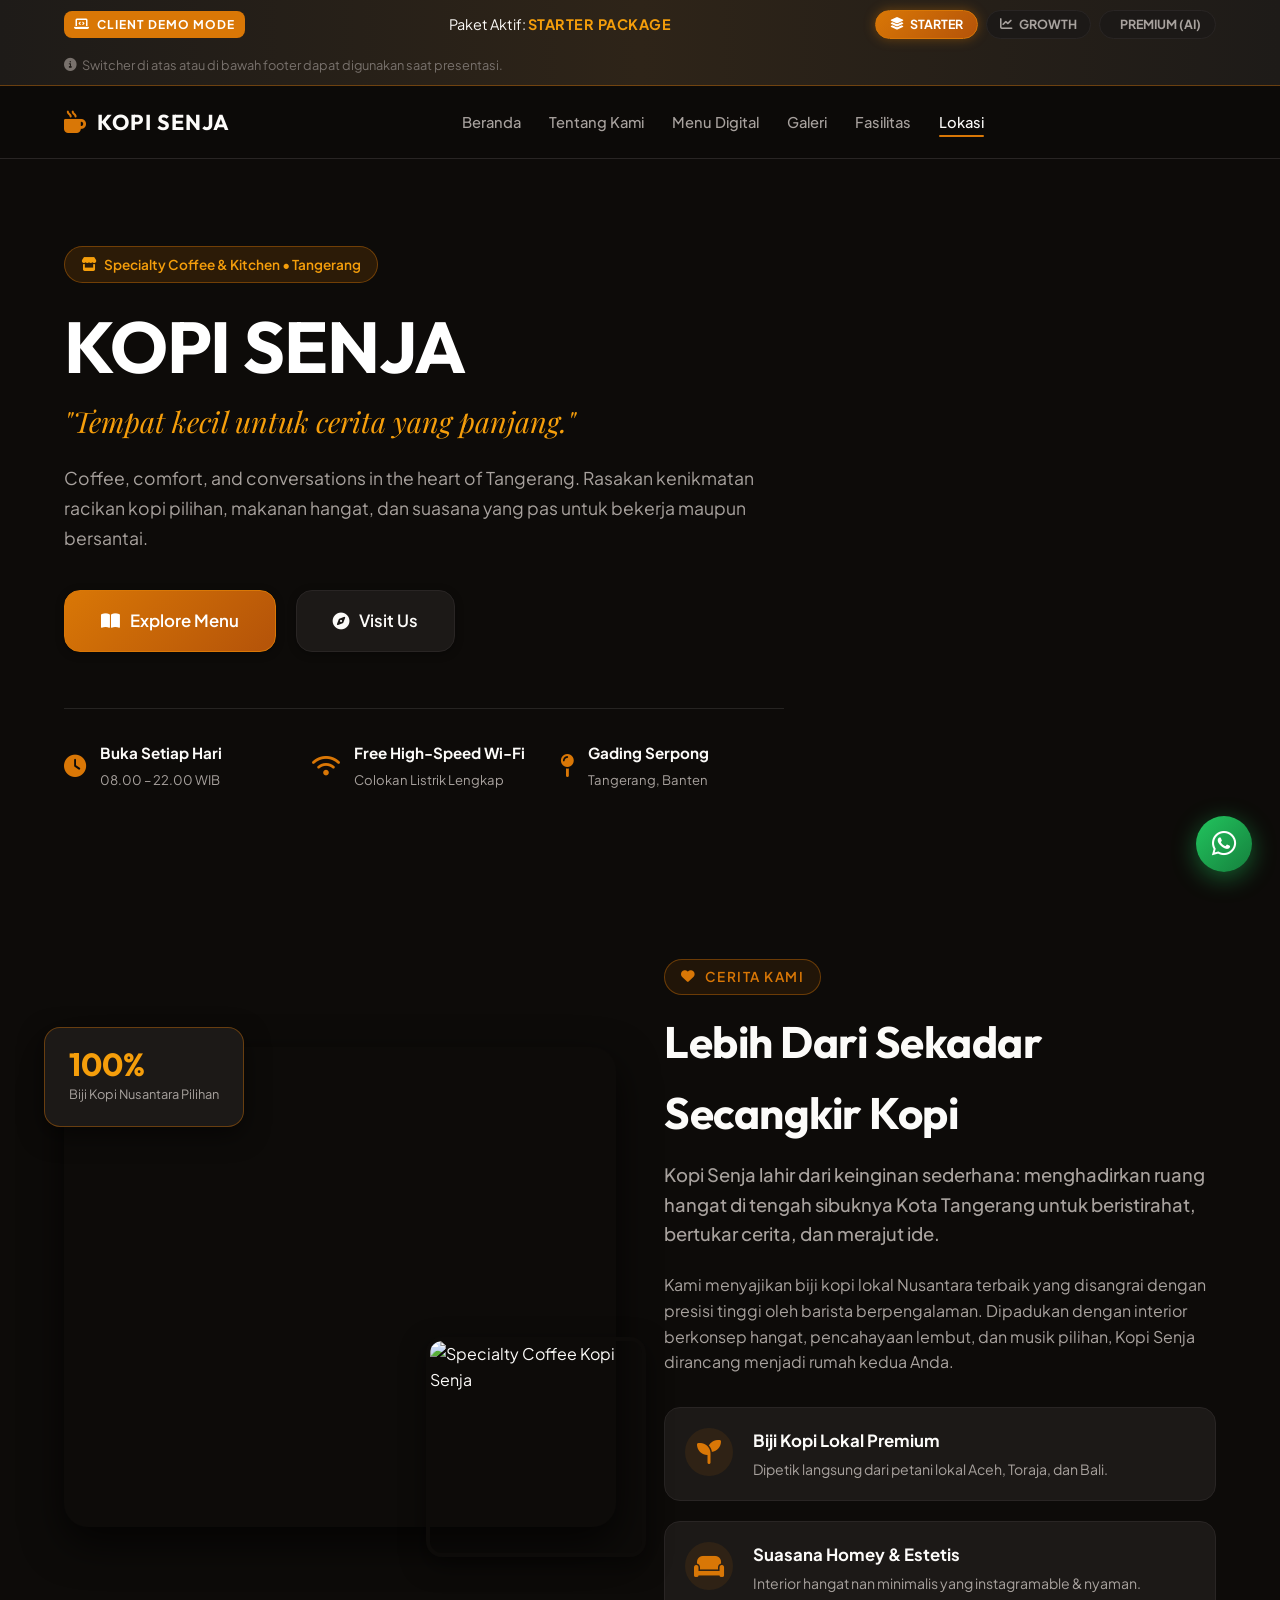
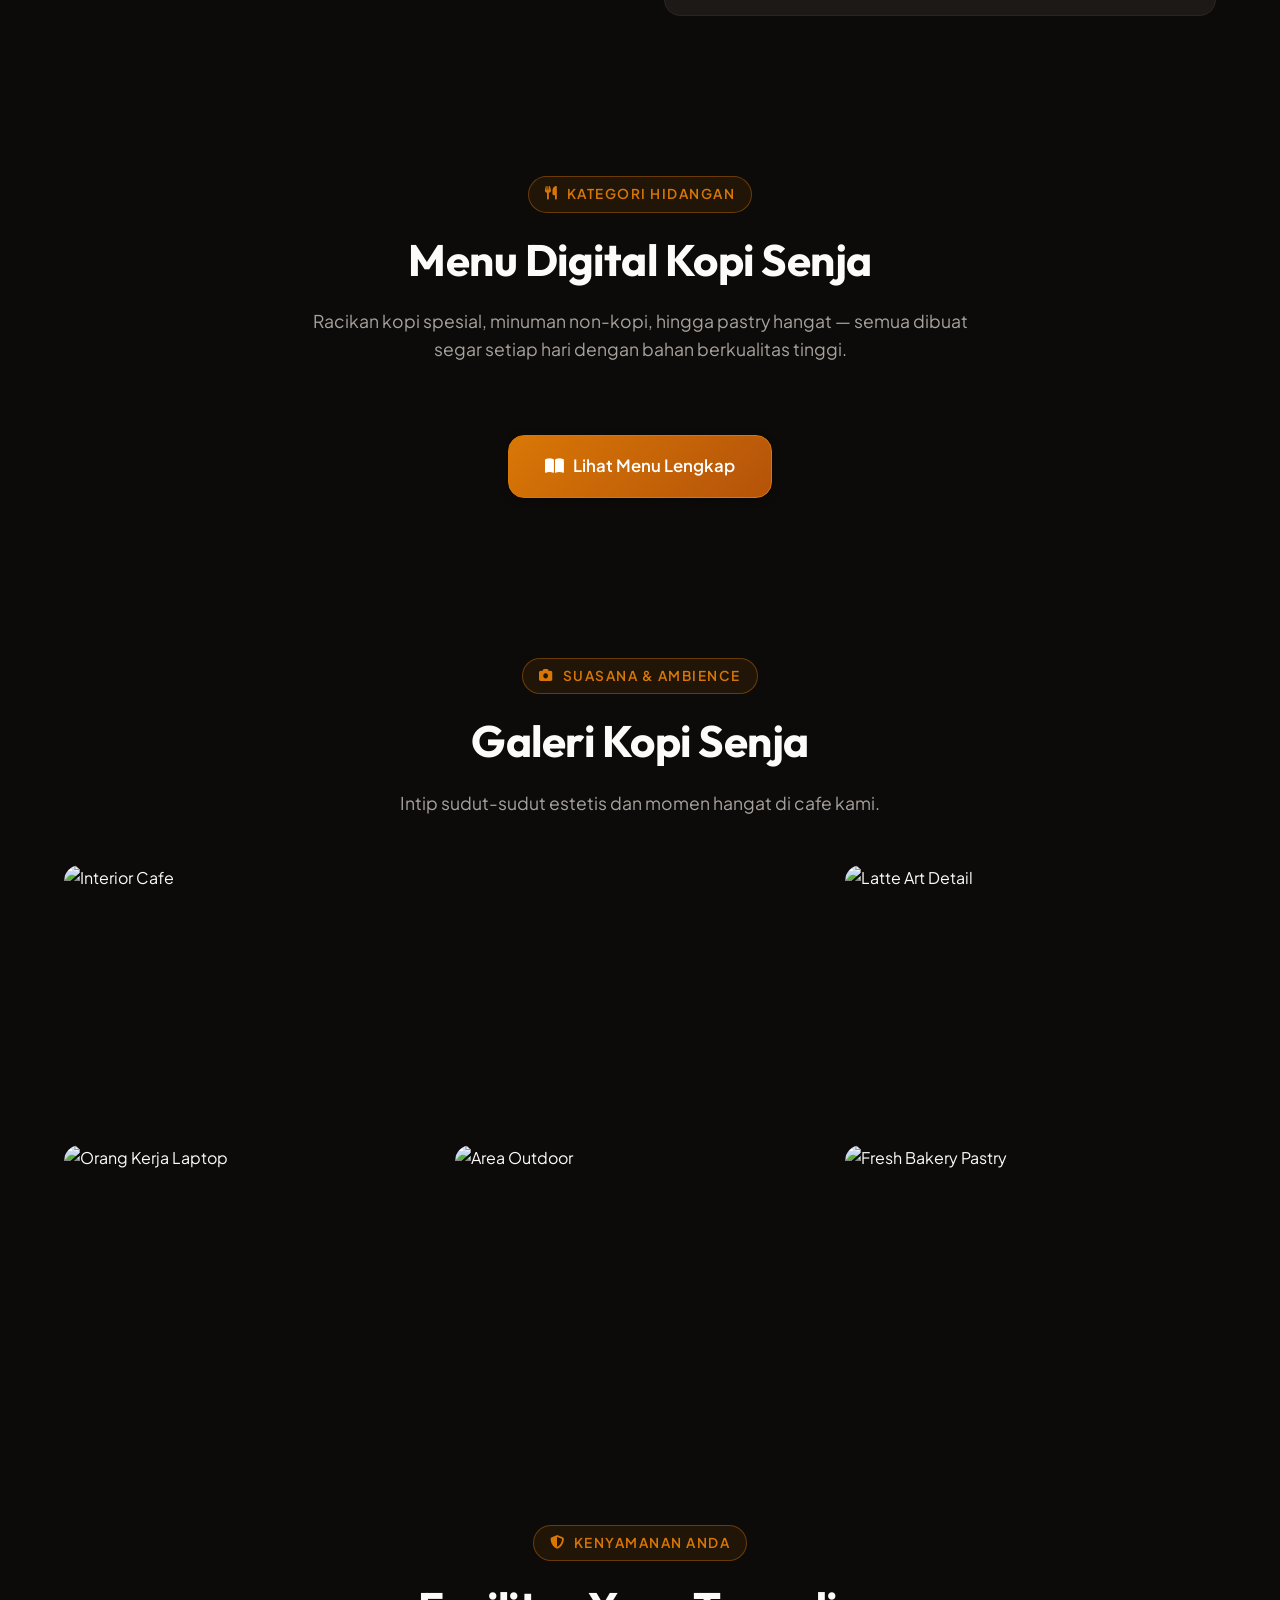
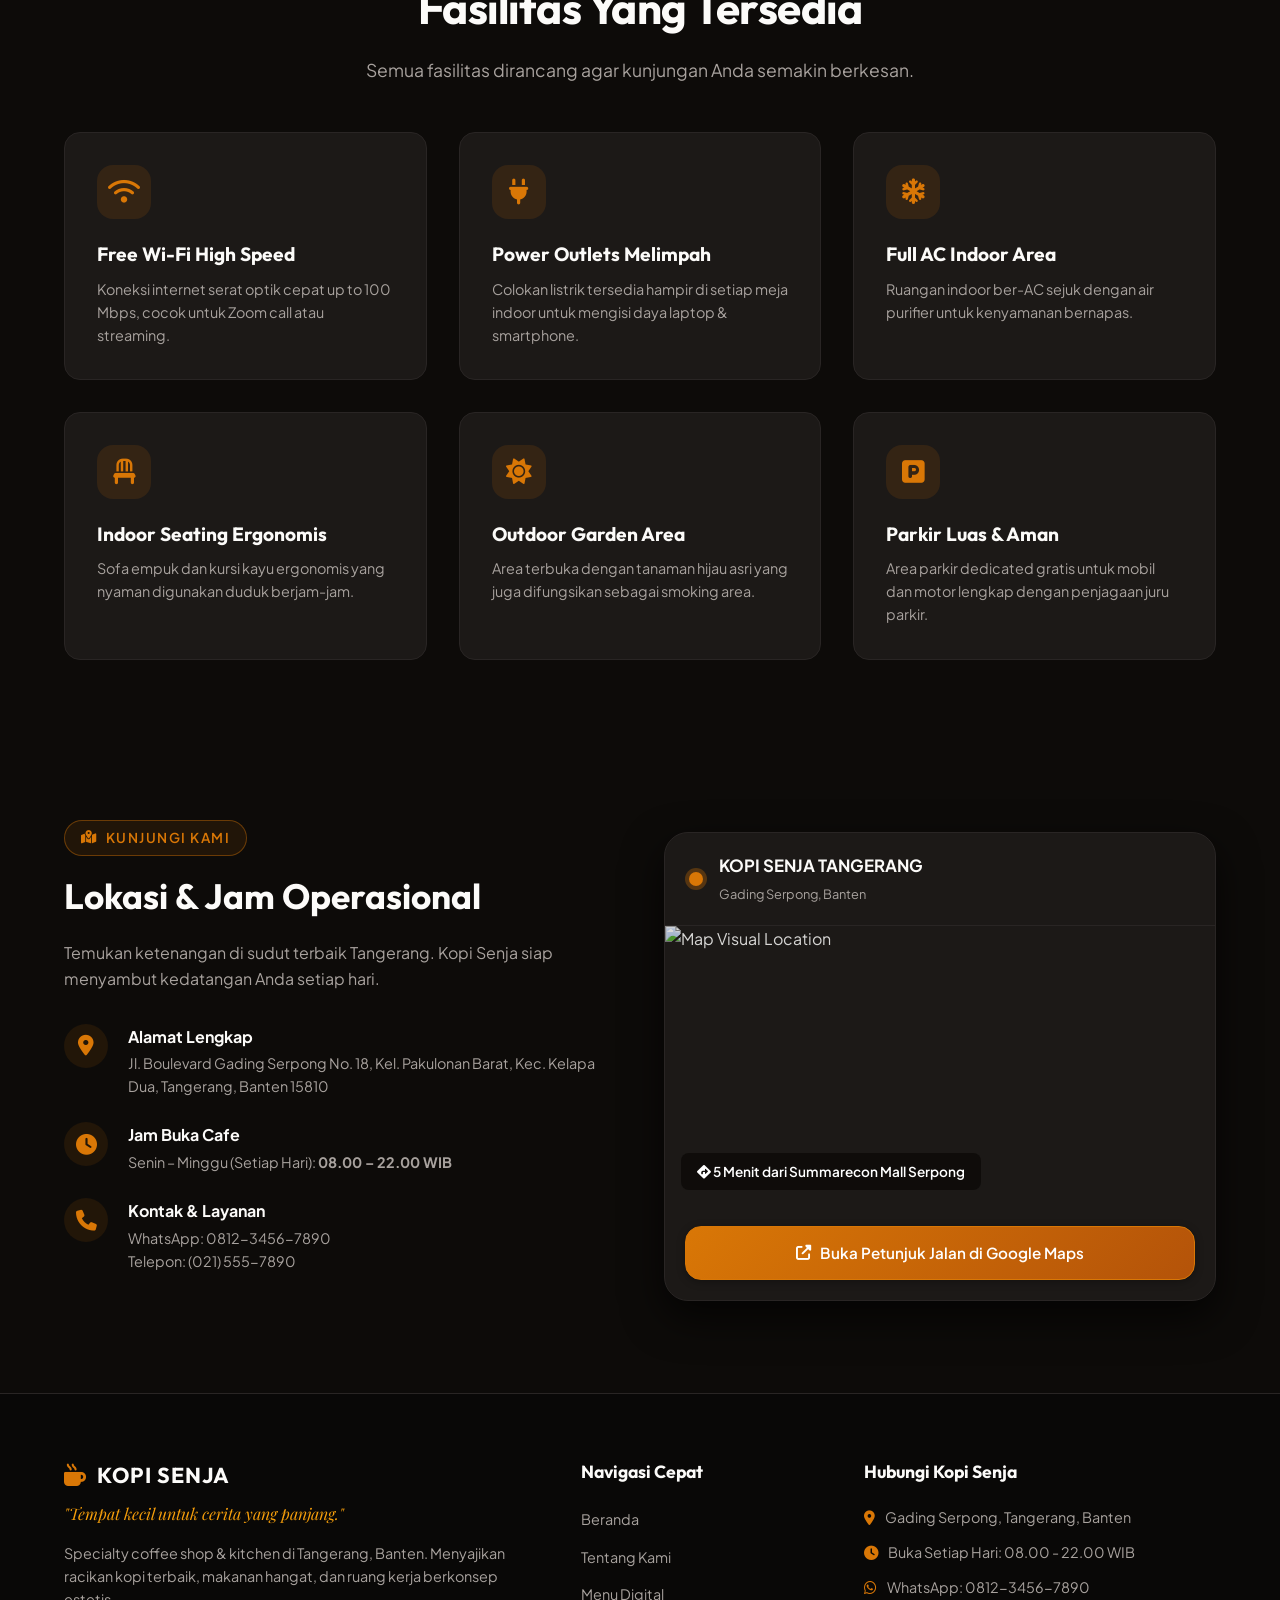
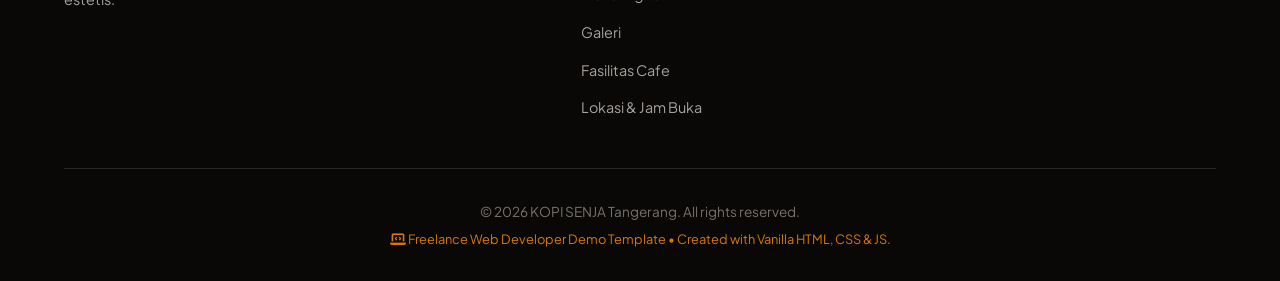
==== commit 9e0f5eec: "Update index.html" ====
--- a/index.html
+++ b/index.html
@@ -609,121 +609,6 @@
     </div>
   </footer>
 
-    <!-- PACKAGE COMPARISON TABLE SECTION -->
-    <section class="package-comparison-section section-padding" id="package-comparison">
-      <div class="container">
-        <div class="section-header text-center">
-          <span class="section-tag"><i class="fa-solid fa-table-columns"></i> Perbandingan Fitur</span>
-          <h2 class="section-title">Choose the Right Package for Your Business</h2>
-          <p class="section-subtitle">Bandingkan kelengkapan fitur dari masing-masing paket pembuatan website cafe.</p>
-        </div>
-
-        <div class="table-responsive">
-          <table class="comparison-table">
-            <thead>
-              <tr>
-                <th class="col-feature">Fitur & Kapabilitas Website</th>
-                <th class="col-pkg col-starter" id="th-starter">
-                  <div class="th-title">STARTER</div>
-                  <div class="th-sub">Basic Online Presence</div>
-                </th>
-                <th class="col-pkg col-growth" id="th-growth">
-                  <div class="th-badge">RECOMMENDED</div>
-                  <div class="th-title">GROWTH</div>
-                  <div class="th-sub">Visitors to Customers</div>
-                </th>
-                <th class="col-pkg col-premium" id="th-premium">
-                  <div class="th-title">PREMIUM</div>
-                  <div class="th-sub">AI Customer Experience</div>
-                </th>
-              </tr>
-            </thead>
-            <tbody>
-              <tr>
-                <td class="feature-name"><i class="fa-solid fa-desktop"></i> Desain Website Profesional & Modern</td>
-                <td class="col-starter text-center check"><i class="fa-solid fa-check"></i></td>
-                <td class="col-growth text-center check"><i class="fa-solid fa-check"></i></td>
-                <td class="col-premium text-center check"><i class="fa-solid fa-check"></i></td>
-              </tr>
-              <tr>
-                <td class="feature-name"><i class="fa-solid fa-book-open"></i> Menu Digital Interaktif (Bisa Difilter per Kategori)</td>
-                <td class="col-starter text-center check"><i class="fa-solid fa-check"></i></td>
-                <td class="col-growth text-center check"><i class="fa-solid fa-check"></i></td>
-                <td class="col-premium text-center check"><i class="fa-solid fa-check"></i></td>
-              </tr>
-              <tr>
-                <td class="feature-name"><i class="fa-solid fa-images"></i> Galeri Foto Suasana Cafe</td>
-                <td class="col-starter text-center check"><i class="fa-solid fa-check"></i></td>
-                <td class="col-growth text-center check"><i class="fa-solid fa-check"></i></td>
-                <td class="col-premium text-center check"><i class="fa-solid fa-check"></i></td>
-              </tr>
-              <tr>
-                <td class="feature-name"><i class="fa-solid fa-map-location-dot"></i> Peta Lokasi & Jam Buka</td>
-                <td class="col-starter text-center check"><i class="fa-solid fa-check"></i></td>
-                <td class="col-growth text-center check"><i class="fa-solid fa-check"></i></td>
-                <td class="col-premium text-center check"><i class="fa-solid fa-check"></i></td>
-              </tr>
-              <tr>
-                <td class="feature-name"><i class="fa-brands fa-whatsapp"></i> Tombol Chat WhatsApp Langsung</td>
-                <td class="col-starter text-center check"><i class="fa-solid fa-check"></i></td>
-                <td class="col-growth text-center check"><i class="fa-solid fa-check"></i></td>
-                <td class="col-premium text-center check"><i class="fa-solid fa-check"></i></td>
-              </tr>
-              <tr>
-                <td class="feature-name"><i class="fa-solid fa-calendar-plus"></i> Formulir Reservasi Meja Online</td>
-                <td class="col-starter text-center dash">—</td>
-                <td class="col-growth text-center check"><i class="fa-solid fa-check"></i></td>
-                <td class="col-premium text-center check"><i class="fa-solid fa-check"></i></td>
-              </tr>
-              <tr>
-                <td class="feature-name"><i class="fa-solid fa-paper-plane"></i> Pesan WhatsApp Otomatis Tersusun Rapi</td>
-                <td class="col-starter text-center dash">—</td>
-                <td class="col-growth text-center check"><i class="fa-solid fa-check"></i></td>
-                <td class="col-premium text-center check"><i class="fa-solid fa-check"></i></td>
-              </tr>
-              <tr>
-                <td class="feature-name"><i class="fa-solid fa-comments"></i> Ulasan & Testimoni Pelanggan</td>
-                <td class="col-starter text-center dash">—</td>
-                <td class="col-growth text-center check"><i class="fa-solid fa-check"></i></td>
-                <td class="col-premium text-center check"><i class="fa-solid fa-check"></i></td>
-              </tr>
-              <tr>
-                <td class="feature-name"><i class="fa-solid fa-share-nodes"></i> Terhubung ke Instagram & TikTok</td>
-                <td class="col-starter text-center dash">—</td>
-                <td class="col-growth text-center check"><i class="fa-solid fa-check"></i></td>
-                <td class="col-premium text-center check"><i class="fa-solid fa-check"></i></td>
-              </tr>
-              <tr>
-                <td class="feature-name"><i class="fa-solid fa-chart-line"></i> Analisa Performa Website</td>
-                <td class="col-starter text-center dash">—</td>
-                <td class="col-growth text-center check"><i class="fa-solid fa-check"></i></td>
-                <td class="col-premium text-center check"><i class="fa-solid fa-check"></i></td>
-              </tr>
-              <tr>
-                <td class="feature-name"><i class="fa-solid fa-robot"></i> Asisten Chat AI 24 Jam untuk Customer</td>
-                <td class="col-starter text-center dash">—</td>
-                <td class="col-growth text-center dash">—</td>
-                <td class="col-premium text-center check highlight-ai"><i class="fa-solid fa-check"></i></td>
-              </tr>
-              <tr>
-                <td class="feature-name"><i class="fa-solid fa-brain"></i> AI yang Paham Detail Bisnis Anda (Menu, Promo, dll)</td>
-                <td class="col-starter text-center dash">—</td>
-                <td class="col-growth text-center dash">—</td>
-                <td class="col-premium text-center check highlight-ai"><i class="fa-solid fa-check"></i></td>
-              </tr>
-              <tr>
-                <td class="feature-name"><i class="fa-solid fa-screwdriver-wrench"></i> Gratis Maintenance Website</td>
-                <td class="col-starter text-center dash">—</td>
-                <td class="col-growth text-center check"><i class="fa-solid fa-check"></i> <span class="check-duration">1 Bulan</span></td>
-                <td class="col-premium text-center check"><i class="fa-solid fa-check"></i> <span class="check-duration">2 Bulan</span></td>
-              </tr>
-            </tbody>
-          </table>
-        </div>
-      </div>
-    </section>
-  </div>
-
   <!-- FLOATING WHATSAPP BUTTON WITH EXPANDABLE HOVER -->
   <a href="https://wa.me/6281234567890?text=Halo%20Kopi%20Senja,%20saya%20ingin%20menanyakan%20reservasi%20tempat" target="_blank" rel="noopener" class="floating-wa-btn" id="floating-wa-btn" aria-label="Reservasi Sekarang via WhatsApp">
     <i class="fa-brands fa-whatsapp"></i>
@@ -732,26 +617,6 @@
 
   <!-- JAVASCRIPT -->
   <script src="script.js"></script>
-  <!-- CALL TO ACTION / BUSINESS BENEFITS SECTION -->
-    <section class="cta-section" id="cta">
-      <div class="container">
-        <div class="cta-card">
-          <div class="cta-content text-center">
-            <span class="cta-tag"><i class="fa-solid fa-rocket"></i> Siap Meningkatkan Omzet Cafe Anda?</span>
-            <h2>Wujudkan Website Impian Cafe Anda Hari Ini</h2>
-            <p>Dapatkan presensi digital profesional, sistem reservasi instan, dan asisten AI pintar yang siap meningkatkan penjualan bisnis kuliner Anda.</p>
-            <div class="cta-buttons">
-              <a href="https://wa.me/6285718528435?text=Halo%20kak,%20saya%20tertarik%20dengan%20paket%20website%20cafe%20Kopi%20Senja" target="_blank" rel="noopener" class="btn btn-primary btn-lg">
-                <i class="fa-brands fa-whatsapp"></i> Konsultasi Paket Website
-              </a>
-              <a href="#developer-demo" class="btn btn-outline btn-lg">
-                <i class="fa-solid fa-arrow-down"></i> Lihat Penawaran Paket Jasa
-              </a>
-            </div>
-          </div>
-        </div>
-      </div>
-    </section>
   </main>
 </body>
 </html>
